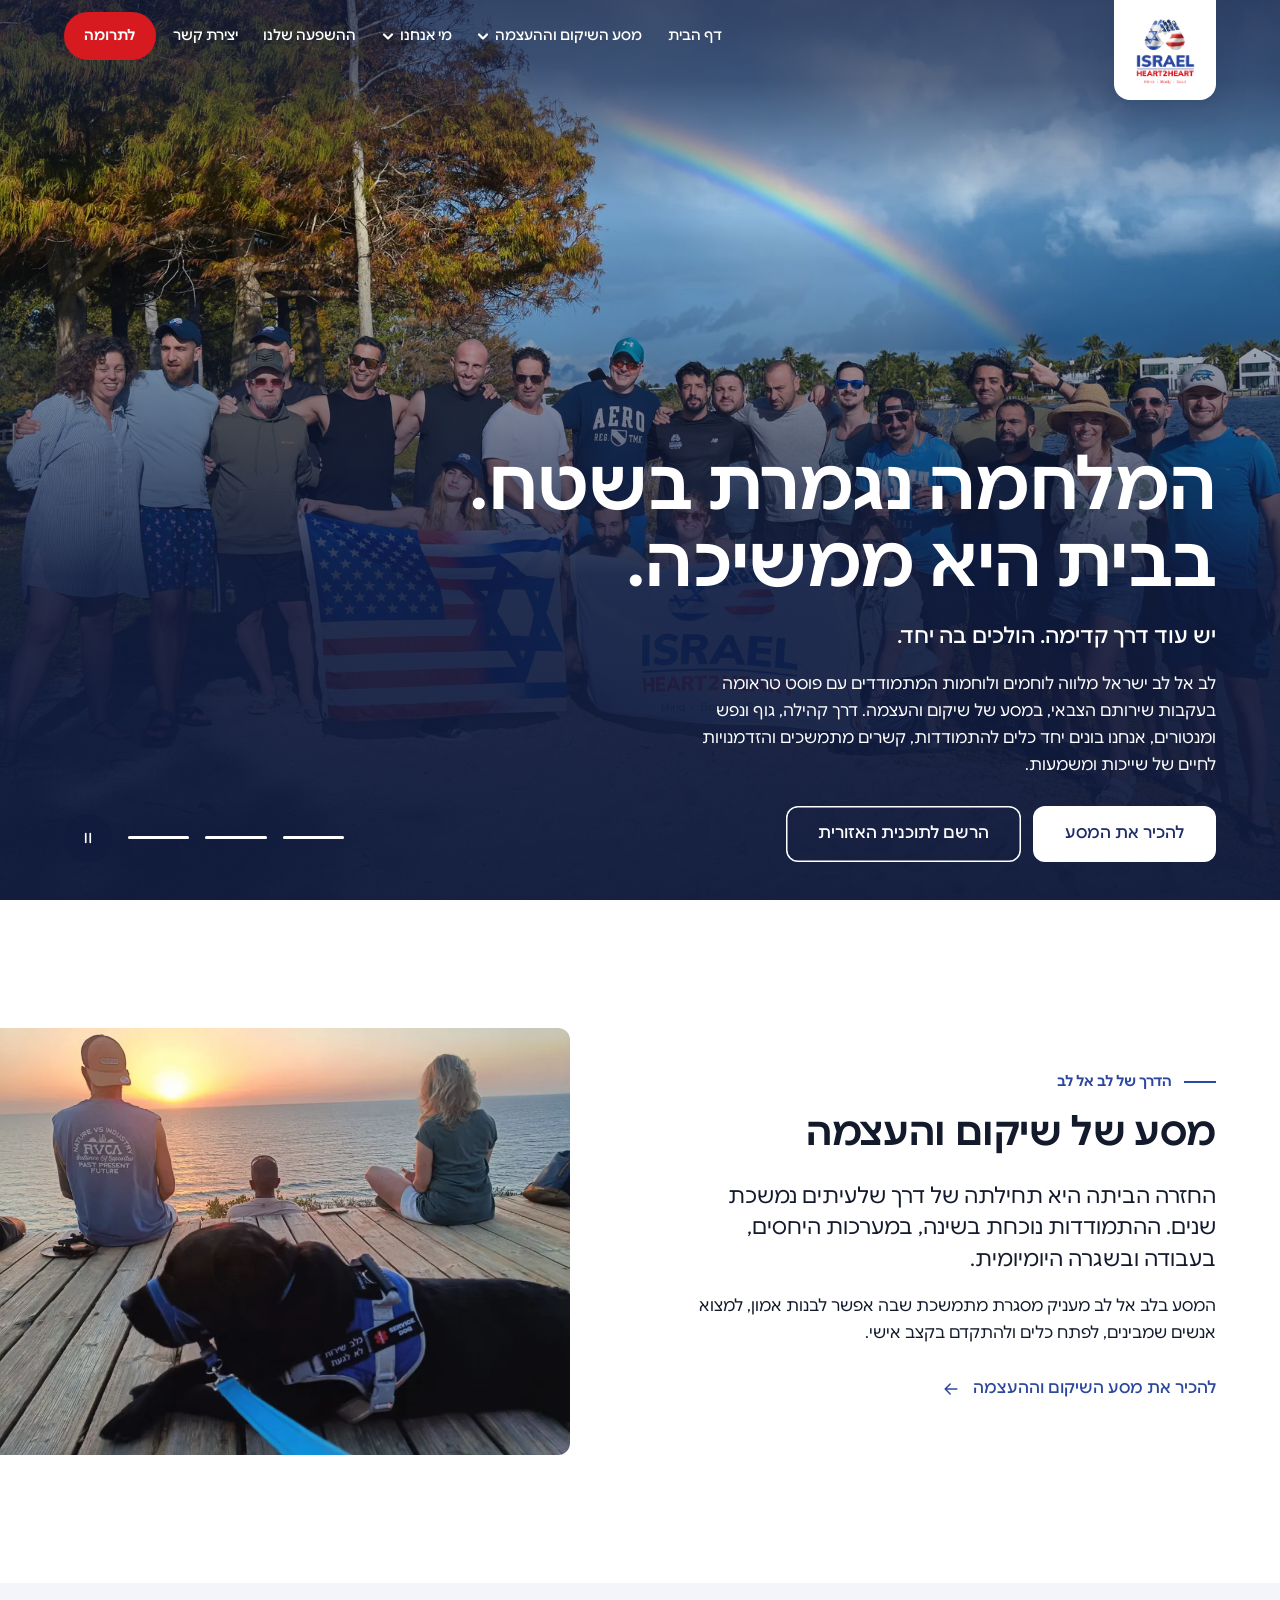
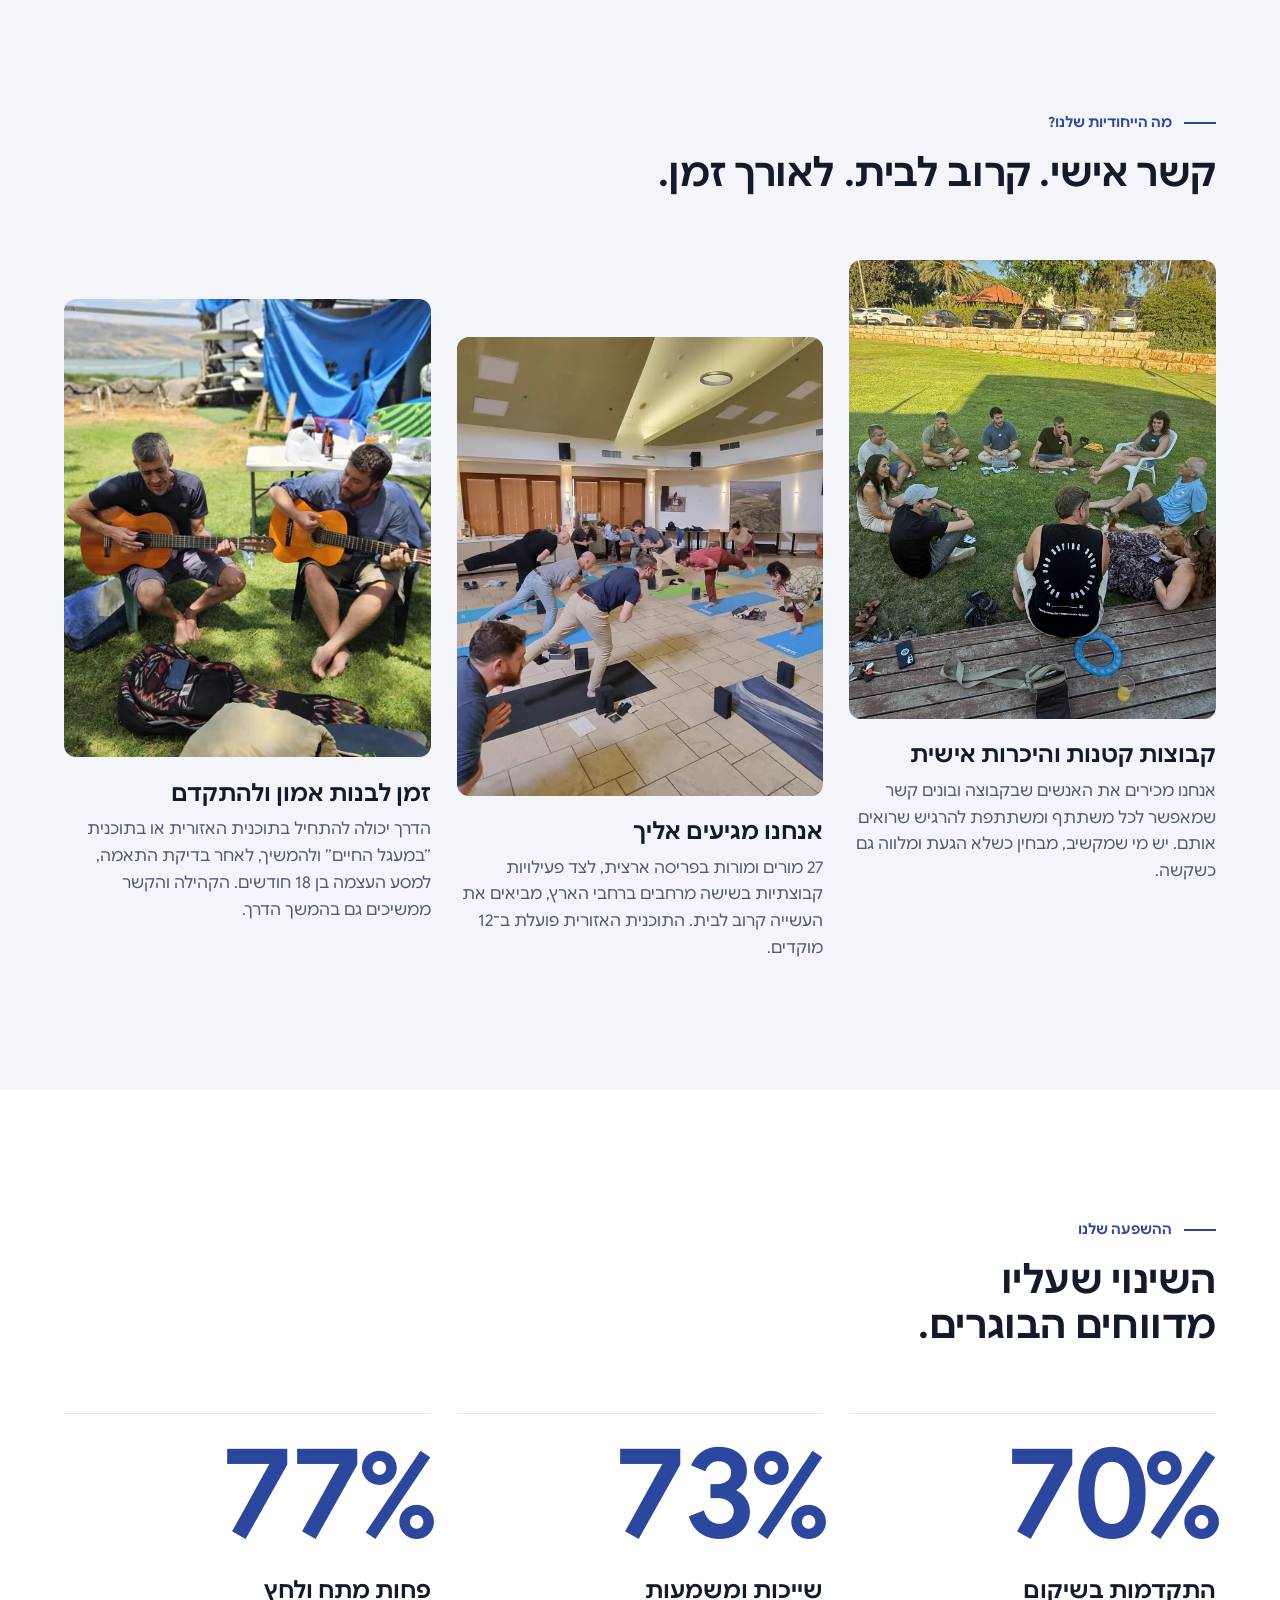
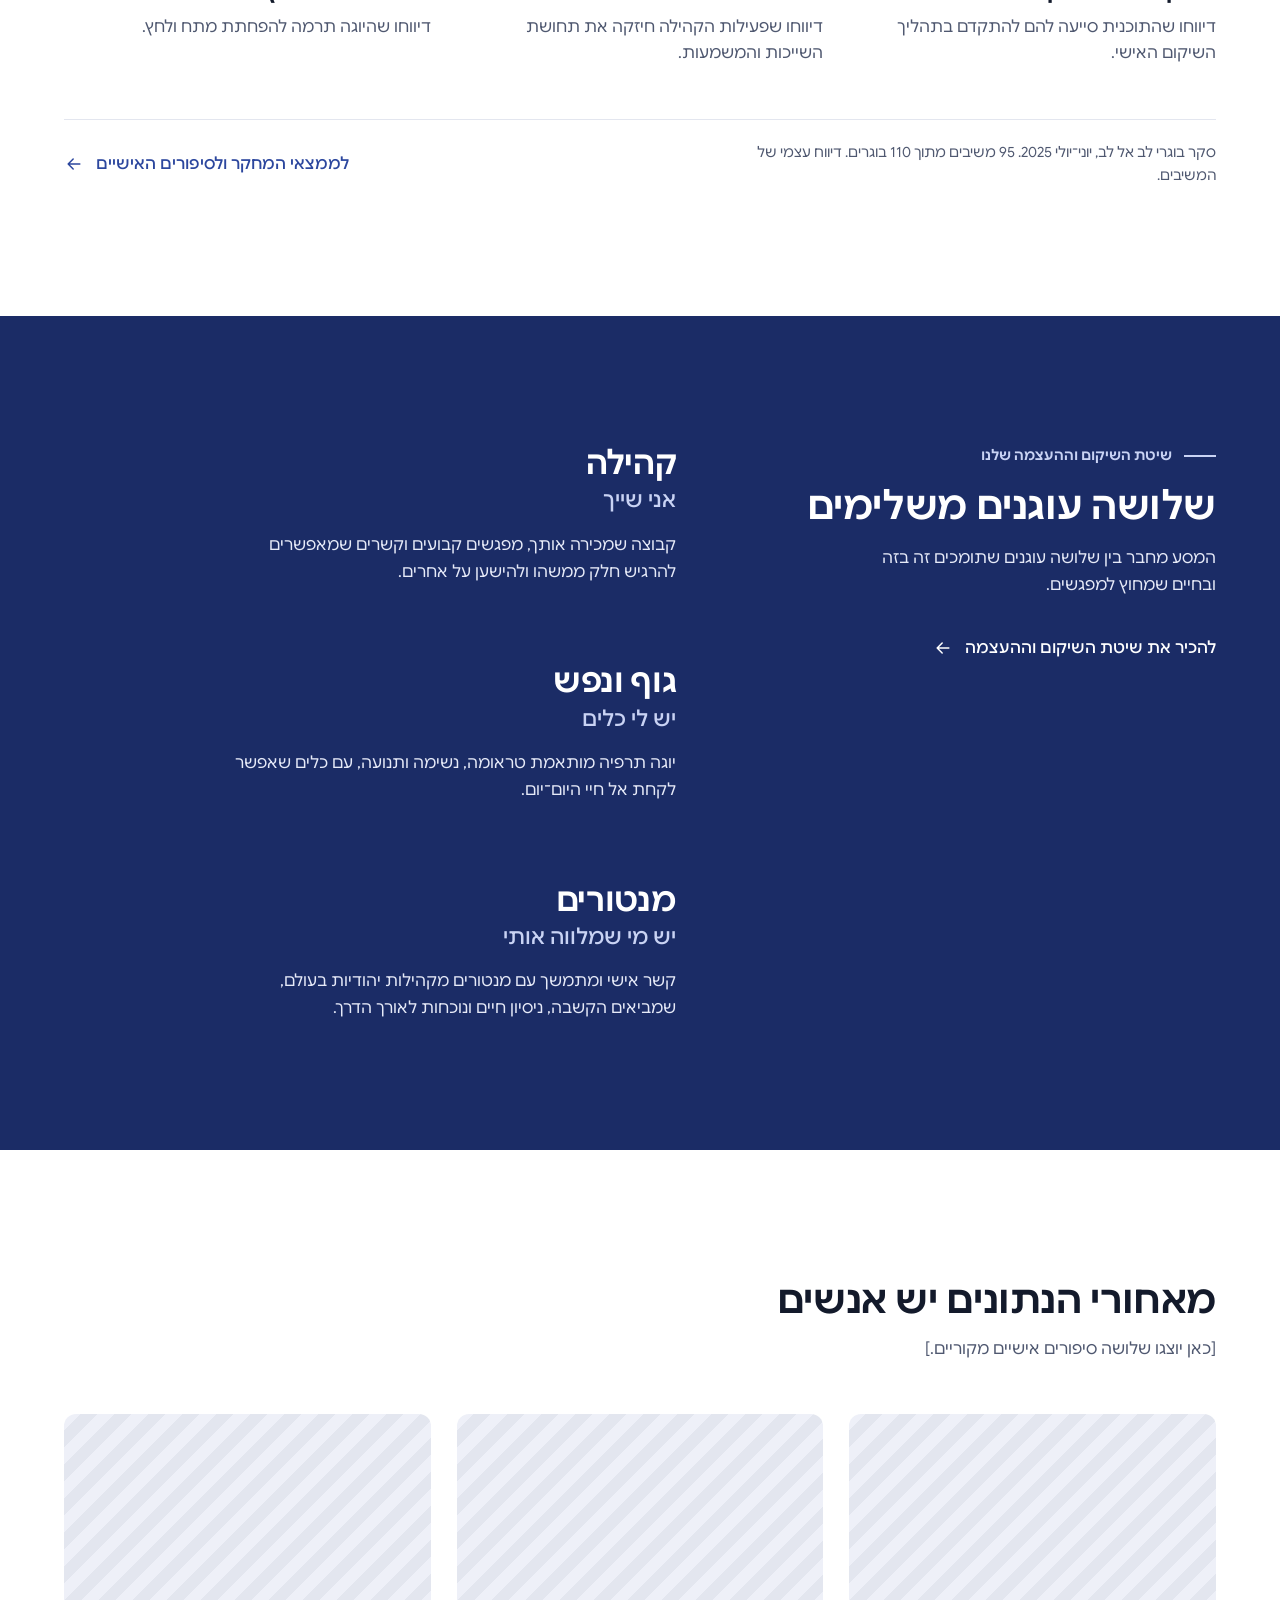
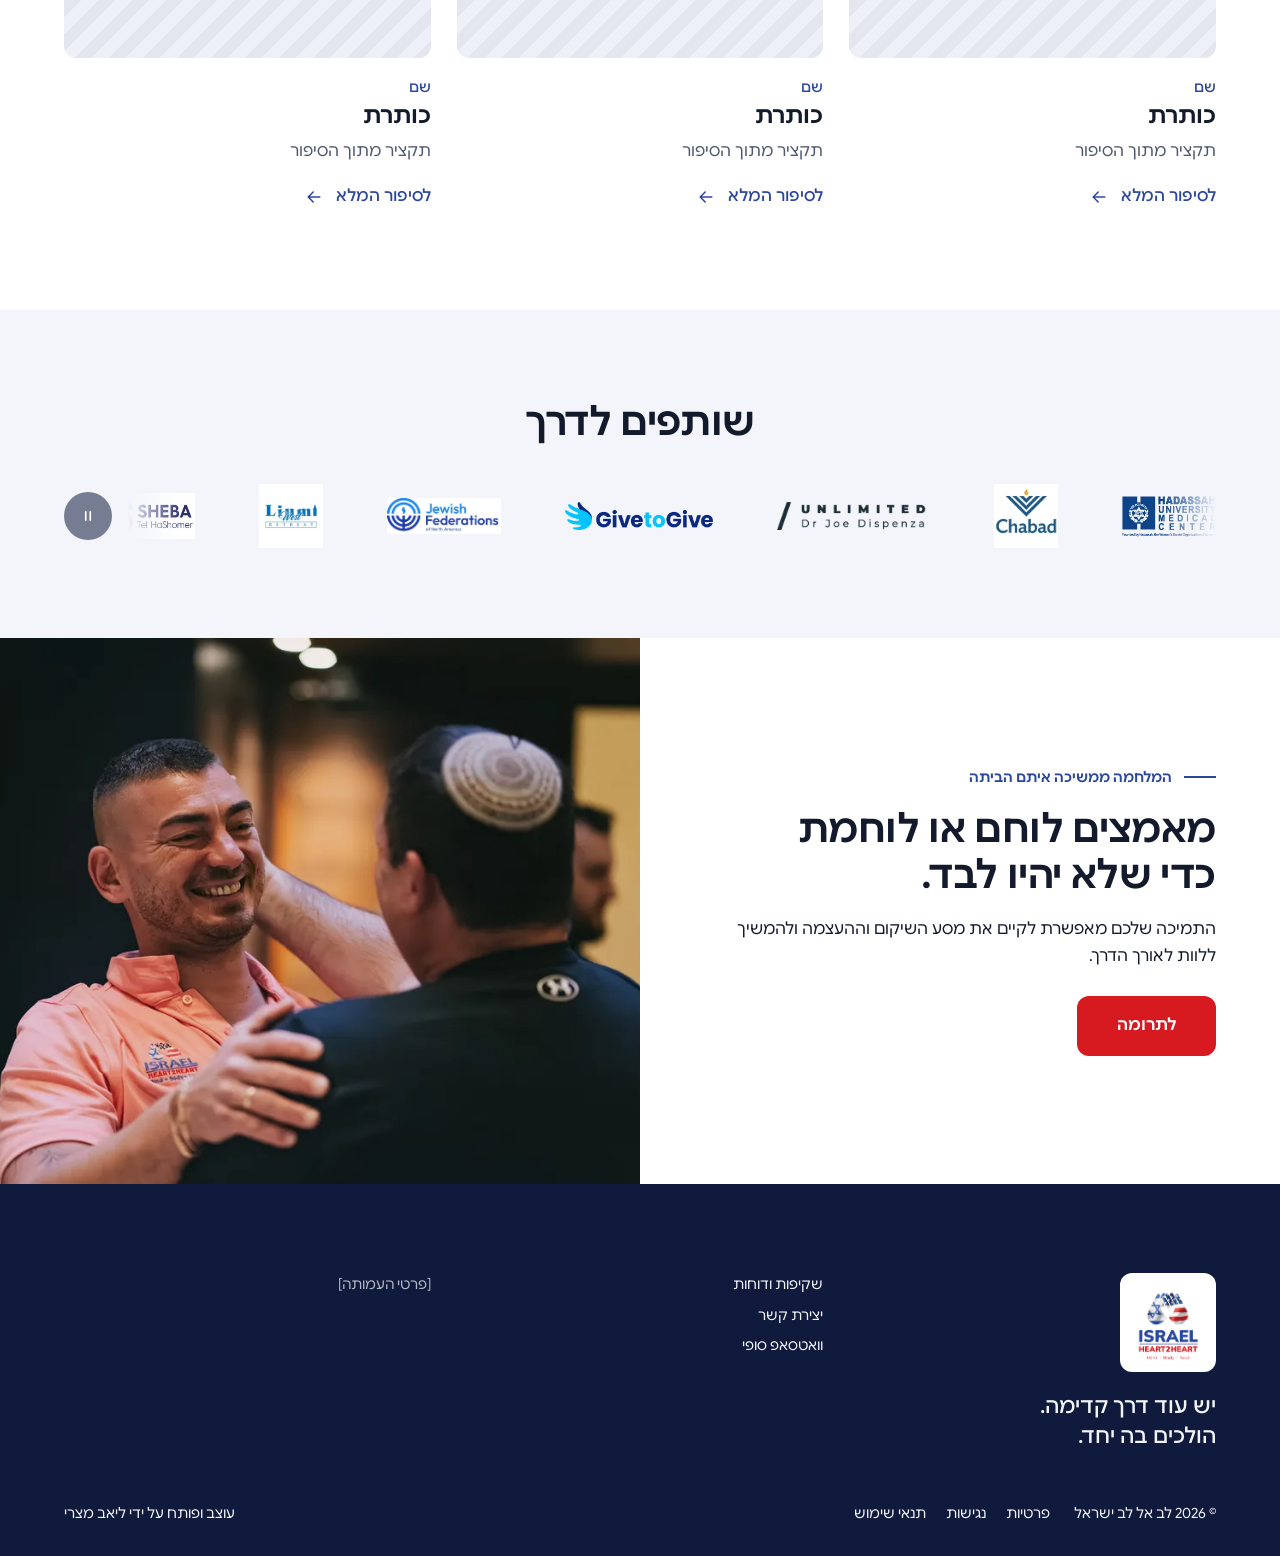
==== classic/index.html @ cef64845 "sketch update 2026-11-03_1509 Co-Authored-By: Claude Opus 5.5 <noreply@anthropic.com>" ====
<!DOCTYPE html>
<html lang="he" dir="rtl">
<head>
<meta charset="utf-8"><meta name="viewport" content="width=device-width, initial-scale=1">
<meta name="robots" content="noindex, nofollow">
<title>לב אל לב ישראל</title>
<link rel="preload" as="font" href="../assets/fonts/GoogleSans-Bold.woff2" type="font/woff2" crossorigin>
<link rel="icon" href="../assets/logo/logo.webp">
<link rel="stylesheet" href="../assets/shared.css?v=202611031509">
<style>
/* סקיצה 1, קלאסית.
   מהות: הארגון שאפשר לסמוך עליו, עם לוחמים ולוחמות אמיתיים בפריים.
   עור: מינימליזם עריכתי (MV:s05) בצבעי המותג; הירו MV:h15; הדר MV:hd1. צבע אחד עובד, כחול; אדום רק לתרומה. */

/* הדר קלאסי: שקוף על ההירו, אטום בגלילה. הלוגו על לוח לבן תלוי מלמעלה, כי הלוגו בכחול ואדום ולא נקרא על כהה */
:root{--tint:#F3F5FB}
.hd{color:var(--white)}
.hd-in{padding-inline:var(--gutter);height:var(--header-h);align-items:flex-start}
.hd-logo{height:calc(var(--header-h) + 28px);padding:12px 16px 16px;background:var(--white);border-radius:0 0 16px 16px;box-shadow:0 12px 32px rgba(15,26,61,.18)}
.hd-nav{height:100%}
.hd-burger{margin-block:12px}
.hd.is-scrolled{background:var(--white);color:var(--ink);box-shadow:0 2px 12px rgba(15,26,61,.08)}
.hd.is-scrolled .hd-logo{box-shadow:none}
.hd.is-hidden{transform:translateY(calc(-100% - 48px))}

/* הירו: מצגת מסך מלא */
.hero{position:relative;min-height:100svh;display:flex;flex-direction:column;justify-content:flex-end;padding:calc(var(--header-h) + 48px) var(--gutter) clamp(32px, 3vw, 64px);background:var(--night);color:var(--white);overflow:hidden;isolation:isolate}
.sl{position:absolute;inset:0;z-index:-3;opacity:0;transition:opacity 0s 1.6s}
.sl.on{z-index:-2;opacity:1;transition:opacity 1.6s var(--ease)}
.sl img{width:100%;height:100%;object-fit:cover;object-position:50% 0}
.sl.on img{animation:kb 9s linear forwards}
@keyframes kb{from{transform:scale(1.06)}to{transform:scale(1)}}
.scrim{position:absolute;inset:0;z-index:-1;background:
  linear-gradient(to top,color-mix(in srgb,var(--night) 96%,transparent) 0%,color-mix(in srgb,var(--night) 90%,transparent) 36%,color-mix(in srgb,var(--night) 46%,transparent) 58%,transparent 78%),
  linear-gradient(to bottom,color-mix(in srgb,var(--night) 74%,transparent) 0%,color-mix(in srgb,var(--night) 62%,transparent) 9%,transparent 24%)}
.foot{display:flex;justify-content:space-between;align-items:flex-end;gap:var(--gap-m)}
.txt{display:flex;flex-direction:column;align-items:flex-start;gap:clamp(16px, 1.5vw, 32px);max-width:min(62vw, 1240px)}
.line2{font-size:var(--fs-lead);line-height:1.4;font-weight:500}
.lead{max-width:var(--measure);line-height:1.68}
.cta{display:flex;flex-wrap:wrap;gap:12px;margin-top:8px}
.btn{display:inline-flex;align-items:center;justify-content:center;min-height:56px;padding-inline:32px;border-radius:12px;font-weight:500;text-decoration:none;white-space:nowrap;transition:background-color .2s var(--ease),color .2s var(--ease)}
.btn.solid{background:var(--white);color:var(--blue-deep)}
.btn.ghost{box-shadow:inset 0 0 0 1.5px var(--white);color:var(--white)}
@media (hover:hover) and (pointer:fine){.btn.solid:hover{background:#E4E9F7}.btn.ghost:hover{background:var(--white);color:var(--blue-deep)}}
.nav{display:flex;align-items:center;gap:16px;width:min(280px, 24vw);flex:none}
.tab{flex:1;height:48px;padding:0;border:0;background:none;display:flex;align-items:center;cursor:pointer;color:inherit}
.bar{position:relative;display:block;width:100%;height:3px;border-radius:3px;background:color-mix(in srgb,var(--white) 32%,transparent);overflow:hidden}
.bar i{position:absolute;inset:0;background:var(--white);transform:scaleX(0);transform-origin:right}
.tab.done .bar i{transform:scaleX(1)}
.tab[aria-current="true"] .bar i{animation:fill 8s linear forwards}
.hero.still .tab[aria-current="true"] .bar i{animation:none;transform:scaleX(1)}
@keyframes fill{to{transform:scaleX(1)}}
.hero.paused .bar i,.hero.paused .sl img{animation-play-state:paused}

/* הסקשן הכבד: ההשפעה. המספר הוא הגיבור, כי הקורא הראשון בא לבדוק אם זה עובד */
.impact{padding-block:var(--sec-loose);padding-inline:var(--gutter)}
.eyebrow{font-size:var(--fs-meta);font-weight:700;color:var(--blue);display:flex;align-items:center;gap:12px}
.eyebrow::before{content:"";width:32px;height:2px;background:var(--blue)}
.impact h2{margin-top:16px;max-width:18ch}
.nums{display:grid;grid-template-columns:repeat(3,1fr);gap:var(--gap-m);margin-top:clamp(48px, 5vw, 112px)}
.num{padding-top:clamp(20px, 1.6vw, 32px);border-top:1px solid var(--line)}
.num b{display:block;font-size:clamp(72px, 9vw + 0.5rem, 216px);line-height:1;font-weight:700;letter-spacing:-.03em;color:var(--blue);direction:ltr;text-align:end;font-variant-numeric:tabular-nums}
.num h3{margin-top:clamp(16px, 1.4vw, 32px)}
.num p{margin-top:8px;max-width:34ch;color:var(--muted)}
.src{display:flex;flex-wrap:wrap;justify-content:space-between;align-items:center;gap:16px var(--gap-m);margin-top:clamp(48px, 4vw, 96px);padding-top:clamp(20px, 1.6vw, 32px);border-top:1px solid var(--line)}
.src small{font-size:var(--fs-meta);color:var(--muted);max-width:var(--measure)}
.src .textlink{color:var(--blue)}

/* הדרך: טקסט מיושר להתחלה, והתמונה יוצאת מהקצה של המסך */
.way{display:grid;grid-template-columns:1fr 1fr;gap:clamp(40px, 6vw, 160px);align-items:center;padding-block:var(--sec-loose);padding-inline-start:var(--gutter)}
.way h2{margin-top:16px}
.way-body{display:grid;gap:clamp(16px, 1.4vw, 32px);justify-items:start;margin-top:clamp(24px, 2vw, 48px)}
.way-body p{max-width:var(--measure)}
.way-body .big{font-size:var(--fs-lead);line-height:1.5}
.way-body .textlink{color:var(--blue)}
.way-img img{width:100%;aspect-ratio:4/3;object-fit:cover;border-start-start-radius:12px;border-end-start-radius:12px}

/* הייחודיות: שלוש תמונות בגובה מדורג */
.uniq{padding-block:var(--sec-loose);padding-inline:var(--gutter);background:var(--tint)}
.uniq h2{margin-top:16px;max-width:22ch}
.us{display:grid;grid-template-columns:repeat(3,1fr);gap:var(--gap-m);margin-top:clamp(48px, 5vw, 112px)}
.u:nth-child(2){margin-top:clamp(32px, 6vw, 128px)}
.u:nth-child(3){margin-top:clamp(16px, 3vw, 64px)}
.u img{width:100%;aspect-ratio:4/5;object-fit:cover;border-radius:12px}
.u h3{margin-top:clamp(20px, 1.6vw, 32px)}
.u p{margin-top:8px;max-width:40ch;color:var(--muted)}

/* השיטה: פס כחול אחד בעמוד, הכותרת נשארת במקום והעוגנים עוברים לידה */
.method{display:grid;grid-template-columns:5fr 7fr;gap:clamp(48px, 8vw, 192px);padding-block:var(--sec-loose);padding-inline:var(--gutter);background:var(--blue-deep);color:var(--white)}
.method-head{position:sticky;top:calc(var(--header-h) + 32px);align-self:start}
.method .eyebrow{color:#C9D3F4}
.method .eyebrow::before{background:#C9D3F4}
.method h2{margin-top:16px}
.method-head>p:not(.eyebrow){margin-top:16px;max-width:38ch;color:#E6EAF8}
.method-head .textlink{margin-top:clamp(16px, 2vw, 40px)}
.anchors{display:grid;gap:clamp(48px, 6vw, 128px)}
.anchor h3{font-size:clamp(26px, 2vw + 0.4rem, 52px);line-height:1.2;letter-spacing:-.01em}
.anchor h3 span{display:block;margin-top:4px;font-size:var(--fs-lead);line-height:1.4;font-weight:500;letter-spacing:0;color:#C9D3F4}
.anchor p{margin-top:16px;max-width:46ch;color:#E6EAF8}

/* סיפורים: מקום שמור, עד שיגיעו סיפורים ואישורי פרסום */
.stories{padding-block:var(--sec-loose) var(--sec);padding-inline:var(--gutter)}
.stories-note{margin-top:12px;color:var(--muted)}
.ss{display:grid;grid-template-columns:repeat(3,1fr);gap:var(--gap-m);margin-top:clamp(40px, 4vw, 96px)}
.s .ph-img{aspect-ratio:3/2;border-radius:12px}
.s small{display:block;margin-top:clamp(16px, 1.4vw, 28px);font-size:var(--fs-meta);font-weight:500;color:var(--blue)}
.s p{margin-top:8px;color:var(--muted)}
.s .textlink{margin-top:8px;color:var(--blue)}

/* שותפים: ציר ממורכז, בלי טקסט נוסף */
.partners{padding-block:var(--sec);padding-inline:var(--gutter);background:var(--tint);text-align:center}
.partners .mq-row{margin-top:clamp(32px, 3vw, 64px)}

/* קריאה לאימוץ: על לבן, כדי שהכפתור האדום יהיה הדבר החזק במסך */
.adopt{display:grid;grid-template-columns:1fr 1fr;align-items:stretch}
.adopt-txt{display:flex;flex-direction:column;align-items:flex-start;justify-content:center;gap:clamp(16px, 1.4vw, 32px);padding-block:var(--sec-loose);padding-inline:var(--gutter)}
.adopt-txt>p:not(.eyebrow){max-width:var(--measure)}
.adopt-img{min-height:clamp(320px, 42vw, 860px);position:relative}
.adopt-img img{position:absolute;inset:0;width:100%;height:100%;object-fit:cover}
.btn-donate.big{min-height:60px;padding-inline:40px;font-size:var(--fs-body);border-radius:12px;margin-top:8px}

/* פוטר MV:ft3 */
.ft3{display:grid;gap:clamp(48px, 4vw, 96px);padding:var(--sec) var(--gutter) 32px;background:var(--night);color:#F3F5FB}
.ft3-top{display:grid;grid-template-columns:1.3fr 3fr;gap:clamp(40px, 5vw, 112px)}
.ft3-brand{display:grid;gap:clamp(16px, 1.6vw, 32px);align-content:start;justify-items:start}
.ft3-logo{display:block;width:clamp(96px, 7vw, 136px);padding:12px;background:var(--white);border-radius:12px}
.ft3-brand .ft-line{font-size:var(--fs-lead);line-height:1.4;font-weight:500;letter-spacing:0}
.ft3-cols{display:grid;grid-template-columns:1fr 1fr;gap:var(--gap-m)}
@media (hover:hover) and (pointer:fine){.ft3 a:hover{color:#C9D3F4}}

@media (max-width:1023px){.nums{grid-template-columns:1fr;gap:0}.num{display:grid;grid-template-columns:auto 1fr;column-gap:24px;padding-block:24px;align-items:start}.num b{grid-row:span 2;font-size:clamp(64px, 18vw, 120px);min-width:2.1em}.num h3{margin-top:4px}}
@media (max-width:860px){
  /* בטלפון הטקסט תופס את רוב המסך: התמונה למעלה והטקסט על רקע מלא מתחתיה, כדי שלא יישב על פנים */
  :root{--fs-h1:clamp(32px, 9.6vw, 38px)}
  .hero{display:grid;grid-template-rows:minmax(140px,1fr) auto;padding:0}
  .sl,.scrim{grid-row:1/2;grid-column:1/-1}
  .sl{overflow:hidden}
  .scrim{background:
    linear-gradient(to top,var(--night) 0%,transparent 28%),
    linear-gradient(to bottom,color-mix(in srgb,var(--night) 50%,transparent) 0%,transparent 32%)}
  .foot{grid-row:2;flex-direction:column;align-items:stretch;gap:8px;padding:12px 24px 16px}
  .txt{max-width:none;gap:12px}
  .cta{margin-top:4px;gap:8px}
  .btn{min-height:48px;padding-inline:20px;flex:1}
  .nav{width:100%}
  .hd-logo{height:88px;padding:8px 12px 12px}
  .way{grid-template-columns:1fr;padding-inline-end:var(--gutter)}
  .way-img{margin-inline-end:calc(var(--gutter) * -1)}
  .us,.ss{grid-template-columns:1fr;gap:clamp(32px, 8vw, 48px)}
  .u:nth-child(n){margin-top:0}
  .u img{aspect-ratio:3/2}
  .method{grid-template-columns:1fr}
  .method-head{position:static}
  .adopt{grid-template-columns:1fr}
  .adopt-img{order:-1;min-height:0;aspect-ratio:3/2}
  .adopt-txt{padding-block:var(--sec)}
  .btn-donate.big{align-self:stretch}
  .ft3-top{grid-template-columns:1fr}
  .ft3-cols{grid-template-columns:1fr 1fr}
}
@media (prefers-reduced-motion:reduce){.sl.on img{animation:none}.sl,.sl.on{transition:none}}
</style>
</head>
<body>
<a class="skip" href="#main">דלג לתוכן</a>

<header class="hd">
  <div class="hd-in">
    <a class="hd-logo" href="./" aria-label="לב אל לב ישראל, לדף הבית"><img src="../assets/logo/logo.webp" alt="Israel Heart2Heart" width="620" height="640"></a>
    <button aria-controls="hdNav" class="hd-burger" type="button" aria-expanded="false" aria-label="פתיחת התפריט"><svg viewBox="0 0 24 24" aria-hidden="true"><path d="M4 7h16M4 12h16M4 17h16"/></svg></button>
    <nav id="hdNav" class="hd-nav" aria-label="ראשי">
      <div class="hd-item"><a class="hd-link" href="./" aria-current="page">דף הבית</a></div>
      <div class="hd-item"><a class="hd-link" href="#">מסע השיקום וההעצמה <svg viewBox="0 0 12 12" aria-hidden="true"><path d="M2 4.5 6 8.5 10 4.5"/></svg></a>
        <div class="hd-sub"><a href="#">התוכנית האזורית</a><a href="#"><span>הדסה</span> <small>במעגל החיים</small></a><a href="#">התוכנית הכללית</a><a href="#">אחיות שבלב</a><a href="#">קהילת הבוגרים</a></div></div>
      <div class="hd-item"><a class="hd-link" href="#">מי אנחנו <svg viewBox="0 0 12 12" aria-hidden="true"><path d="M2 4.5 6 8.5 10 4.5"/></svg></a>
        <div class="hd-sub"><a href="#">האנשים שמאחורי לב אל לב</a><a href="#">השגרירים שלנו</a><a href="#">שקיפות ודוחות</a></div></div>
      <div class="hd-item"><a class="hd-link" href="#">ההשפעה שלנו</a></div>
      <div class="hd-item"><a class="hd-link" href="#">יצירת קשר</a></div>
      <a class="btn-donate" href="#" data-missing="חסר מהעמותה: קישור למערכת התרומות">לתרומה</a>
    </nav>
  </div>
</header>

<main id="main" tabindex="-1">
  <section class="hero" id="hero" aria-roledescription="מצגת">
    <div class="sl on"><img src="../assets/img/group-sunset.webp" alt="קבוצה גדולה של משתתפי לב אל לב על משטח עץ בשקיעה" fetchpriority="high" decoding="async"></div>
    <div class="sl" aria-hidden="true"><img src="../assets/img/group-sofas.webp" alt="משתתפים יושבים יחד בחוץ על ספות" decoding="async"></div>
    <div class="sl" aria-hidden="true"><img src="../assets/img/group-flag.webp" alt="קבוצה עם דגל לב אל לב וקשת בשמיים" decoding="async"></div>
    <span class="scrim"></span>
    <div class="foot">
      <div class="txt">
        <h1 class="rv"><span class="ln">המלחמה נגמרת בשטח.</span> <span class="ln">בבית היא ממשיכה.</span></h1>
        <p class="line2 rv">יש עוד דרך קדימה. הולכים בה יחד.</p>
        <p class="lead rv">לב אל לב ישראל מלווה לוחמים ולוחמות המתמודדים עם פוסט טראומה בעקבות שירותם הצבאי, במסע של שיקום והעצמה. דרך קהילה, גוף ונפש ומנטורים, אנחנו בונים יחד כלים להתמודדות, קשרים מתמשכים והזדמנויות לחיים של שייכות ומשמעות.</p>
        <div class="cta rv"><a class="btn solid" href="#">להכיר את המסע</a><a class="btn ghost" href="#" data-missing="חסר מהעמותה: קישור לטופס במאנדיי">הרשם לתוכנית האזורית</a></div>
      </div>
      <div class="nav rv">
        <button class="tab" type="button" aria-label="תמונה 1" aria-current="true"><span class="bar"><i></i></span></button>
        <button class="tab" type="button" aria-label="תמונה 2" aria-current="false"><span class="bar"><i></i></span></button>
        <button class="tab" type="button" aria-label="תמונה 3" aria-current="false"><span class="bar"><i></i></span></button>
        <button class="hpp" type="button" aria-pressed="false" aria-label="עצירת המצגת"><svg class="i-pause" viewBox="0 0 24 24" aria-hidden="true"><path d="M9 6v12M15 6v12"/></svg><svg class="i-play" viewBox="0 0 24 24" aria-hidden="true"><path d="M8 5.5v13l10.5-6.5z"/></svg></button>
      </div>
    </div>
  </section>

  <section class="way" id="way">
    <div data-sr>
      <p class="eyebrow">הדרך של לב אל לב</p>
      <h2>מסע של שיקום והעצמה</h2>
      <div class="way-body">
        <p class="big">החזרה הביתה היא תחילתה של דרך שלעיתים נמשכת שנים. ההתמודדות נוכחת בשינה, במערכות היחסים, בעבודה ובשגרה היומיומית.</p>
        <p>המסע בלב אל לב מעניק מסגרת מתמשכת שבה אפשר לבנות אמון, למצוא אנשים שמבינים, לפתח כלים ולהתקדם בקצב אישי.</p>
        <a class="textlink" href="#">להכיר את מסע השיקום וההעצמה <svg viewBox="0 0 24 24" aria-hidden="true"><path d="M19 12H5M11 6l-6 6 6 6"/></svg></a>
      </div>
    </div>
    <figure class="way-img" style="margin:0" data-sr><img src="../assets/img/sea-dog.webp" alt="משתתפים וכלב שירות יושבים על משטח עץ מול השקיעה בים" width="986" height="740" loading="lazy"></figure>
  </section>

  <section class="uniq" id="uniq">
    <div data-sr>
      <p class="eyebrow">מה הייחודיות שלנו?</p>
      <h2>קשר אישי. קרוב לבית. לאורך זמן.</h2>
    </div>
    <div class="us">
      <article class="u" data-sr><img src="../assets/img/circle.webp" alt="קבוצה קטנה יושבת במעגל על הדשא" width="1200" height="1600" loading="lazy"><h3>קבוצות קטנות והיכרות אישית</h3><p>אנחנו מכירים את האנשים שבקבוצה ובונים קשר שמאפשר לכל משתתף ומשתתפת להרגיש שרואים אותם. יש מי שמקשיב, מבחין כשלא הגעת ומלווה גם כשקשה.</p></article>
      <article class="u" data-sr><img src="../assets/img/yoga-hall.webp" alt="שיעור יוגה באולם" width="1600" height="900" loading="lazy"><h3>אנחנו מגיעים אליך</h3><p>27 מורים ומורות בפריסה ארצית, לצד פעילויות קבוצתיות בשישה מרחבים ברחבי הארץ, מביאים את העשייה קרוב לבית. התוכנית האזורית פועלת ב־12 מוקדים.</p></article>
      <article class="u" data-sr><img src="../assets/img/guitars.webp" alt="משתתפים מנגנים יחד בגיטרות על הדשא" width="800" height="600" loading="lazy"><h3>זמן לבנות אמון ולהתקדם</h3><p>הדרך יכולה להתחיל בתוכנית האזורית או בתוכנית ״במעגל החיים״ ולהמשיך, לאחר בדיקת התאמה, למסע העצמה בן 18 חודשים. הקהילה והקשר ממשיכים גם בהמשך הדרך.</p></article>
    </div>
  </section>

  <section class="impact" id="impact">
    <p class="eyebrow">ההשפעה שלנו</p>
    <h2>השינוי שעליו מדווחים הבוגרים.</h2>
    <div class="nums">
      <div class="num"><b data-to="70">70%</b><h3>התקדמות בשיקום</h3><p>דיווחו שהתוכנית סייעה להם להתקדם בתהליך השיקום האישי.</p></div>
      <div class="num"><b data-to="73">73%</b><h3>שייכות ומשמעות</h3><p>דיווחו שפעילות הקהילה חיזקה את תחושת השייכות והמשמעות.</p></div>
      <div class="num"><b data-to="77">77%</b><h3>פחות מתח ולחץ</h3><p>דיווחו שהיוגה תרמה להפחתת מתח ולחץ.</p></div>
    </div>
    <div class="src">
      <small>סקר בוגרי לב אל לב, יוני־יולי 2025. 95 משיבים מתוך 110 בוגרים. דיווח עצמי של המשיבים.</small>
      <a class="textlink" href="#">לממצאי המחקר ולסיפורים האישיים <svg viewBox="0 0 24 24" aria-hidden="true"><path d="M19 12H5M11 6l-6 6 6 6"/></svg></a>
    </div>
  </section>

  <section class="method" id="method">
    <div class="method-head">
      <p class="eyebrow">שיטת השיקום וההעצמה שלנו</p>
      <h2>שלושה עוגנים משלימים</h2>
      <p>המסע מחבר בין שלושה עוגנים שתומכים זה בזה ובחיים שמחוץ למפגשים.</p>
      <a class="textlink" href="#">להכיר את שיטת השיקום וההעצמה <svg viewBox="0 0 24 24" aria-hidden="true"><path d="M19 12H5M11 6l-6 6 6 6"/></svg></a>
    </div>
    <div class="anchors">
      <article class="anchor" data-sr><h3>קהילה <span>אני שייך</span></h3><p>קבוצה שמכירה אותך, מפגשים קבועים וקשרים שמאפשרים להרגיש חלק ממשהו ולהישען על אחרים.</p></article>
      <article class="anchor" data-sr><h3>גוף ונפש <span>יש לי כלים</span></h3><p>יוגה תרפיה מותאמת טראומה, נשימה ותנועה, עם כלים שאפשר לקחת אל חיי היום־יום.</p></article>
      <article class="anchor" data-sr><h3>מנטורים <span>יש מי שמלווה אותי</span></h3><p>קשר אישי ומתמשך עם מנטורים מקהילות יהודיות בעולם, שמביאים הקשבה, ניסיון חיים ונוכחות לאורך הדרך.</p></article>
    </div>
  </section>

  <section class="stories" id="stories">
    <div data-sr>
      <h2>מאחורי הנתונים יש אנשים</h2>
      <p class="stories-note">[כאן יוצגו שלושה סיפורים אישיים מקוריים.]</p>
    </div>
    <div class="ss">
      <article class="s" data-sr><div class="ph-img" role="img" aria-label="תמונה"></div><small>שם</small><h3>כותרת</h3><p>תקציר מתוך הסיפור</p><a class="textlink" href="#" data-missing="חסר מהעמותה: סיפור עם תמונה ואישור פרסום בכתב">לסיפור המלא <svg viewBox="0 0 24 24" aria-hidden="true"><path d="M19 12H5M11 6l-6 6 6 6"/></svg></a></article>
      <article class="s" data-sr><div class="ph-img" role="img" aria-label="תמונה"></div><small>שם</small><h3>כותרת</h3><p>תקציר מתוך הסיפור</p><a class="textlink" href="#" data-missing="חסר מהעמותה: סיפור עם תמונה ואישור פרסום בכתב">לסיפור המלא <svg viewBox="0 0 24 24" aria-hidden="true"><path d="M19 12H5M11 6l-6 6 6 6"/></svg></a></article>
      <article class="s" data-sr><div class="ph-img" role="img" aria-label="תמונה"></div><small>שם</small><h3>כותרת</h3><p>תקציר מתוך הסיפור</p><a class="textlink" href="#" data-missing="חסר מהעמותה: סיפור עם תמונה ואישור פרסום בכתב">לסיפור המלא <svg viewBox="0 0 24 24" aria-hidden="true"><path d="M19 12H5M11 6l-6 6 6 6"/></svg></a></article>
    </div>
  </section>

  <section class="partners" id="partners">
    <h2>שותפים לדרך</h2>
    <div class="mq-row">
      <div class="mq"><div class="mq-track">
        <img src="../assets/partners/hadassah.webp" alt="Hadassah" width="183" height="85" style="--h:.68" loading="lazy"><img src="../assets/partners/chabad.webp" alt="Chabad" width="160" height="160" loading="lazy"><img src="../assets/partners/dispenza.webp" alt="Dr. Joe Dispenza" width="480" height="86" style="--h:.43" loading="lazy"><img src="../assets/partners/give2give.webp" alt="Give to Give" width="480" height="89" style="--h:.43" loading="lazy"><img src="../assets/partners/federations.webp" alt="Jewish Federations of North America" width="480" height="154" style="--h:.57" loading="lazy"><img src="../assets/partners/liumi.webp" alt="Liumi West Retreat" width="160" height="160" loading="lazy"><img src="../assets/partners/sheba.webp" alt="Sheba" width="313" height="160" style="--h:.71" loading="lazy"><img src="../assets/partners/reichman.webp" alt="אוניברסיטת רייכמן" width="263" height="160" style="--h:.78" loading="lazy"><img src="../assets/partners/lovingmoms.webp" alt="Loving Moms" width="251" height="160" style="--h:.8" loading="lazy"><img src="../assets/partners/susterman.webp" alt="Susterman Family Foundation" width="160" height="160" loading="lazy">
      </div></div>
      <button class="hpp" type="button" aria-pressed="false" aria-label="עצירת הלוגואים"><svg class="i-pause" viewBox="0 0 24 24" aria-hidden="true"><path d="M9 6v12M15 6v12"/></svg><svg class="i-play" viewBox="0 0 24 24" aria-hidden="true"><path d="M8 5.5v13l10.5-6.5z"/></svg></button>
    </div>
  </section>

  <section class="adopt" id="adopt">
    <div class="adopt-txt" data-sr>
      <p class="eyebrow">המלחמה ממשיכה איתם הביתה</p>
      <h2><span class="ln">מאמצים לוחם או לוחמת</span> <span class="ln">כדי שלא יהיו לבד.</span></h2>
      <p>התמיכה שלכם מאפשרת לקיים את מסע השיקום וההעצמה ולהמשיך ללוות לאורך הדרך.</p>
      <a class="btn-donate big" href="#" data-missing="חסר מהעמותה: קישור למערכת התרומות">לתרומה</a>
    </div>
    <div class="adopt-img"><img src="../assets/img/hug.webp" alt="שני גברים מתחבקים ומחייכים" width="1017" height="639" loading="lazy"></div>
  </section>
</main>

<footer class="ftw ft3" id="ft3">
  <div class="ft3-top">
    <div class="ft3-brand"><a class="ft3-logo" href="./" aria-label="לדף הבית"><img src="../assets/logo/logo.webp" alt="Israel Heart2Heart" width="620" height="640" loading="lazy"></a><p class="ft-line"><span class="ln">יש עוד דרך קדימה.</span> <span class="ln">הולכים בה יחד.</span></p></div>
    <div class="ft3-cols"><ul><li><a href="#">שקיפות ודוחות</a></li><li><a href="#">יצירת קשר</a></li><li><a href="https://wa.me/972528011224" rel="noopener" target="_blank">וואטסאפ סופי</a></li></ul><p class="ft-todo">[פרטי העמותה]</p></div>
  </div>
  <div class="ft-legal"><p>© <span data-year>2026</span> לב אל לב ישראל</p><nav aria-label="מסמכים"><a href="#">פרטיות</a><a href="#">נגישות</a><a href="#">תנאי שימוש</a></nav><p class="ft-credit"><a href="https://liavmatzri.co.il" rel="noopener" target="_blank">עוצב ופותח על ידי ליאב מצרי</a></p></div>
</footer>

<script src="../assets/shared.js?v=202611031509"></script>
<script>
(function(){
  var root=document.getElementById("hero"),sl=[].slice.call(root.querySelectorAll(".sl")),tabs=[].slice.call(root.querySelectorAll(".tab")),pp=root.querySelector(".hpp"),cur=0;
  var auto=!calm;
  if(!auto){root.classList.add("still");pp.hidden=true;}
  function go(n){
    cur=(n+sl.length)%sl.length;
    sl.forEach(function(s,k){s.classList.toggle("on",k===cur);s.setAttribute("aria-hidden",String(k!==cur));});
    tabs.forEach(function(t,k){t.setAttribute("aria-current",String(k===cur));t.classList.toggle("done",k<cur);
      var i=t.querySelector("i");i.style.animation="none";void i.offsetWidth;i.style.animation="";});
  }
  tabs.forEach(function(t,k){
    t.addEventListener("click",function(){go(k);});
    t.querySelector("i").addEventListener("animationend",function(){if(auto&&k===cur)go(cur+1);});
  });
  pauseButton(pp,root,["עצירת המצגת","הפעלת המצגת"]);

  // המספרים סופרים פעם אחת כשנכנסים למסך, והערך הסופי כתוב ב-HTML
  var nums=[].slice.call(document.querySelectorAll(".num b"));
  function count(el){
    var to=+el.dataset.to,t0=performance.now(),d=900;
    (function tick(t){var p=Math.min(1,(t-t0)/d),e=1-Math.pow(1-p,3);el.textContent=Math.round(to*e)+"%";if(p<1)requestAnimationFrame(tick);})(t0);
  }
  if(!calm&&"IntersectionObserver" in window){
    var io=new IntersectionObserver(function(es){es.forEach(function(e){if(e.isIntersecting){count(e.target);io.unobserve(e.target);}});},{threshold:.4});
    nums.forEach(function(n){io.observe(n);});
  }

})();
</script>
<script src="https://crm.liavmatzri.co.il/review.js" defer></script>
</body>
</html>
---- assets/shared.css ----
/* לב אל לב: בסיס משותף לשלוש הסקיצות. כל סקיצה מוסיפה עור משלה בקובץ שלה.
   צימוד: Google Sans בלבד (בחירת ליאב, 2.11.2026). פקטור 0.95, λ 1.05. */
@font-face{font-family:"Google Sans";src:url(fonts/GoogleSans-Regular.woff2) format("woff2");font-weight:400;font-display:swap}
@font-face{font-family:"Google Sans";src:url(fonts/GoogleSans-Medium.woff2) format("woff2");font-weight:500;font-display:swap}
@font-face{font-family:"Google Sans";src:url(fonts/GoogleSans-Bold.woff2) format("woff2");font-weight:700;font-display:swap}

:root{
  --blue:#2C479E;
  --blue-deep:#1B2C66;
  --night:#0F1A3D;
  --red:#D71920;
  --red-hover:#B8141A;
  --ink:#131A2B;
  --muted:#4F5870;
  --line:#E3E6EF;
  --white:#fff;

  --gutter:clamp(24px, 5vw, 96px);
  --sec:clamp(64px, 7vw, 160px);
  --sec-loose:clamp(96px, 10vw, 224px);
  --gap-s:clamp(14px, 1vw, 24px);
  --gap-m:clamp(20px, 2vw, 48px);
  --pad-card:clamp(24px, 2vw, 40px);
  --measure:clamp(520px, 36vw, 860px);

  --fs-h1:clamp(40px, min(4.75vw, 8.4vh) + 0.5rem, 112px);
  --fs-h2:clamp(30px, 2.47vw + 0.4rem, 68px);
  --fs-h3:clamp(20px, 1.14vw + 0.5rem, 32px);
  --fs-lead:clamp(19px, 0.95vw + 0.55rem, 28px);
  --fs-body:clamp(16px, 0.43vw + 0.65rem, 19px);
  --fs-meta:clamp(14px, 0.52vw + 0.45rem, 17px);

  --ease:cubic-bezier(.2,.6,.2,1);
  --header-h:clamp(72px, 5.4vw, 96px);
}

*{box-sizing:border-box}
html,body{overflow-x:clip}
html{-webkit-text-size-adjust:100%}
body{margin:0;font-family:"Google Sans",system-ui,sans-serif;font-size:var(--fs-body);line-height:1.68;color:var(--ink);background:var(--white);-webkit-font-smoothing:antialiased}
img,svg{display:block;max-width:100%}
img{height:auto}
h1,h2,h3,p{margin:0}
h1{font-size:var(--fs-h1);line-height:1.13;font-weight:700;letter-spacing:-.012em;text-wrap:balance}
h2{font-size:var(--fs-h2);line-height:1.2;font-weight:700;letter-spacing:-.01em;text-wrap:balance}
h3{font-size:var(--fs-h3);line-height:1.34;font-weight:700}
a{color:inherit}
.ln{display:block}
:focus-visible{outline:3px solid currentColor;outline-offset:3px;border-radius:4px}
main:focus{outline:0}

.skip{position:absolute;inset-inline-start:16px;top:-80px;z-index:100;padding:12px 24px;background:var(--white);color:var(--ink);border-radius:12px;font-weight:500}
.skip:focus{top:16px}

/* ===== הדר: מבנה משותף, והמראה נקבע בכל סקיצה ===== */
.hd{position:fixed;inset-inline:0;top:0;z-index:50;transition:transform .4s var(--ease),background-color .3s var(--ease),box-shadow .3s var(--ease),color .3s var(--ease)}
.hd.is-hidden{transform:translateY(-110%)}
.hd-in{display:flex;align-items:center;gap:clamp(16px, 2vw, 48px)}
.hd-logo{flex:none;display:block}
.hd-logo img{width:auto;height:100%}
.hd-nav{display:flex;align-items:center;gap:clamp(4px, .6vw, 16px);margin-inline-start:auto;font-size:var(--fs-meta);font-weight:500}
.hd-item{position:relative}
.hd-link{display:inline-flex;align-items:center;gap:6px;min-height:48px;padding-inline:clamp(8px, .7vw, 16px);text-decoration:none;white-space:nowrap;border-radius:12px;transition:opacity .2s var(--ease)}
.hd-link svg{width:12px;height:12px;fill:none;stroke:currentColor;stroke-width:2.2;stroke-linecap:round;stroke-linejoin:round;transition:transform .2s var(--ease)}
.hd-item:hover .hd-link svg,.hd-item:focus-within .hd-link svg{transform:rotate(180deg)}
.hd-sub{position:absolute;top:100%;inset-inline-start:0;min-width:280px;padding:12px;background:var(--white);color:var(--ink);border-radius:16px;box-shadow:0 4px 12px rgba(19,26,43,.06),0 24px 48px rgba(19,26,43,.12);opacity:0;visibility:hidden;transform:translateY(8px);transition:opacity .2s var(--ease),transform .2s var(--ease),visibility .2s}
.hd-item:hover .hd-sub,.hd-item:focus-within .hd-sub{opacity:1;visibility:visible;transform:none}
.hd-sub a{display:flex;align-items:center;min-height:48px;padding-inline:16px;border-radius:12px;text-decoration:none;font-weight:400}
.hd-sub a{gap:8px}
.hd-sub a small{font-size:inherit;color:var(--muted)}
footer li small{font-size:inherit}
@media (hover:hover) and (pointer:fine){.hd-sub a:hover{background:#EEF0F8}}
.btn-donate{display:inline-flex;align-items:center;justify-content:center;min-height:48px;padding-inline:clamp(20px, 1.6vw, 32px);background:var(--red);color:var(--white);border-radius:999px;font-size:var(--fs-meta);font-weight:700;text-decoration:none;white-space:nowrap;transition:background-color .2s var(--ease)}
@media (hover:hover) and (pointer:fine){.btn-donate:hover{background:var(--red-hover)}}
.hd-burger{display:none;width:48px;height:48px;padding:0;border:0;border-radius:12px;background:none;color:inherit;cursor:pointer;place-items:center}
.hd-burger svg{width:24px;height:24px;fill:none;stroke:currentColor;stroke-width:2;stroke-linecap:round}

@media (max-width:1100px){
  .hd-burger{display:grid;margin-inline-start:auto}
  .hd.menu-open{color:var(--ink)}
  .hd.menu-open .hd-burger path{d:path("M6 6l12 12M18 6 6 18")}
  .hd-in{gap:8px}
  .hd-nav{display:none;position:fixed;inset:0;z-index:-1;padding:calc(var(--header-h) + 24px) 24px 32px;margin:0;flex-direction:column;align-items:stretch;gap:4px;background:var(--white);color:var(--ink);font-size:18px;overflow:auto}
  .hd.menu-open .hd-nav{display:flex}
  .hd-link{min-height:52px;justify-content:space-between}
  .hd-link svg{display:none}
  .hd-sub{position:static;min-width:0;padding:0 16px 8px;box-shadow:none;opacity:1;visibility:visible;transform:none;background:none}
  .hd-sub a{font-size:16px;color:var(--muted)}
  .btn-donate{margin-top:16px}
}

/* כפתור עצירה לכל מה שזז לבד */
.hpp{width:48px;height:48px;flex:none;border:0;border-radius:999px;display:grid;place-items:center;cursor:pointer;background:color-mix(in srgb,var(--night) 55%,transparent);color:var(--white);-webkit-backdrop-filter:blur(8px);backdrop-filter:blur(8px);transition:background-color .2s var(--ease)}
.hpp svg{width:18px;height:18px;fill:none;stroke:currentColor;stroke-width:2.2;stroke-linecap:round;stroke-linejoin:round}
.hpp .i-play{display:none;fill:currentColor}
.hpp[aria-pressed="true"] .i-pause{display:none}
.hpp[aria-pressed="true"] .i-play{display:block}
@media (hover:hover) and (pointer:fine){.hpp:hover{background:color-mix(in srgb,var(--night) 80%,transparent)}}

/* כניסה: ב-keyframes, ובלי תנועה הכל פשוט גלוי */
@keyframes rv{from{opacity:0;transform:translateY(18px)}to{opacity:1;transform:none}}
@media (prefers-reduced-motion:no-preference){.rv{animation:rv .7s var(--ease) both;animation-delay:calc(.2s + var(--i,0) * 90ms)}}

.textlink{display:inline-flex;align-items:center;gap:12px;min-height:48px;font-weight:500;text-decoration:none;color:inherit}
.textlink svg{width:20px;height:20px;fill:none;stroke:currentColor;stroke-width:1.8;stroke-linecap:round;stroke-linejoin:round;transition:transform .2s var(--ease)}
@media (hover:hover) and (pointer:fine){.textlink:hover svg{transform:translateX(-4px)}}
@media (prefers-reduced-motion:reduce){*,*::before,*::after{animation-duration:.01ms!important;animation-iteration-count:1!important;transition-duration:.01ms!important}}

/* גילוי בגלילה, פעם אחת. בלי סקריפט ובלי תנועה הכל גלוי */
.sr-on [data-sr]{opacity:0;transform:translateY(16px);transition:opacity .5s var(--ease),transform .5s var(--ease);transition-delay:calc(var(--i,0) * 70ms)}
.sr-on [data-sr].in{opacity:1;transform:none}

/* קרוסלת שותפים: לוגואים בגודל נראה דומה, וכפתור עצירה גלוי */
.mq-row{display:flex;align-items:center;gap:16px}
.mq{flex:1;min-width:0;overflow:hidden;--g:clamp(48px, 5vw, 112px);--k:clamp(56px, 5vw, 88px);-webkit-mask-image:linear-gradient(to left,transparent,#000 5%,#000 95%,transparent);mask-image:linear-gradient(to left,transparent,#000 5%,#000 95%,transparent)}
.mq-track{display:flex;align-items:center;gap:var(--g);width:max-content;padding-inline-end:var(--g);animation:mq 64s linear infinite}
.mq-track img{flex:none;width:auto;height:calc(var(--k) * var(--h, 1));mix-blend-mode:multiply}
@keyframes mq{to{transform:translateX(50%)}}
.mq-row.paused .mq-track{animation-play-state:paused}
@media (hover:hover) and (pointer:fine){.mq:hover .mq-track{animation-play-state:paused}}
@media (prefers-reduced-motion:reduce){
  .mq{-webkit-mask-image:none;mask-image:none}
  .mq-track{animation:none;width:auto;padding-inline-end:0;flex-wrap:wrap;justify-content:center;row-gap:32px}
  .mq-track [aria-hidden]{display:none}
  .mq-row .hpp{display:none}
}

/* מקום שמחכה לחומר מהעמותה: מסומן בפסים, כדי שלא ייראה כמו תוכן אמיתי */
.ph-img{background:repeating-linear-gradient(135deg,#EEF0F8 0 12px,#E3E6EF 12px 24px)}

/* הודעה בסקיצה: קישור שעוד אין לו יעד */
.toast{position:fixed;z-index:80;inset-inline:16px;bottom:24px;margin-inline:auto;width:fit-content;max-width:min(560px, calc(100vw - 32px));padding:12px 24px;border-radius:12px;background:var(--night);color:var(--white);font-size:var(--fs-meta);opacity:0;visibility:hidden;transform:translateY(8px);transition:opacity .2s var(--ease),transform .2s var(--ease),visibility .2s}
.toast.on{opacity:1;visibility:visible;transform:none}

/* בסיס הפוטר: MV:ft1, ft3, ft8 */
.ftw{font-size:var(--fs-meta);line-height:1.6}
.ftw a{color:inherit;text-decoration:none;transition:color .15s var(--ease),opacity .15s var(--ease)}
.ftw h3{margin:0 0 12px;font-size:var(--fs-meta);font-weight:500;opacity:.72}
.ftw ul{list-style:none;margin:0;padding:0;display:grid;gap:8px;align-content:start}
.ft-line{font-size:clamp(32px, 3.6vw + 0.4rem, 88px);line-height:1.12;font-weight:700;letter-spacing:-.01em;text-wrap:balance}
.ft-legal{display:flex;flex-wrap:wrap;align-items:center;gap:8px 24px}
.ft-legal nav{display:flex;flex-wrap:wrap;gap:8px 20px}
.ft-credit{margin-inline-start:auto}
.ft-todo{opacity:.72;align-self:start}
@media (max-width:767px){
  .ft-credit{margin-inline-start:0;flex-basis:100%}
  .ftw a{display:inline-flex;align-items:center;min-height:44px}
  .ftw ul li{display:flex;align-items:center;min-height:44px}
  .ftw ul{gap:0}
  .ftw .ft-todo{display:flex;align-items:center;min-height:44px}
  .ft-legal,.ft-legal nav{row-gap:0}
}
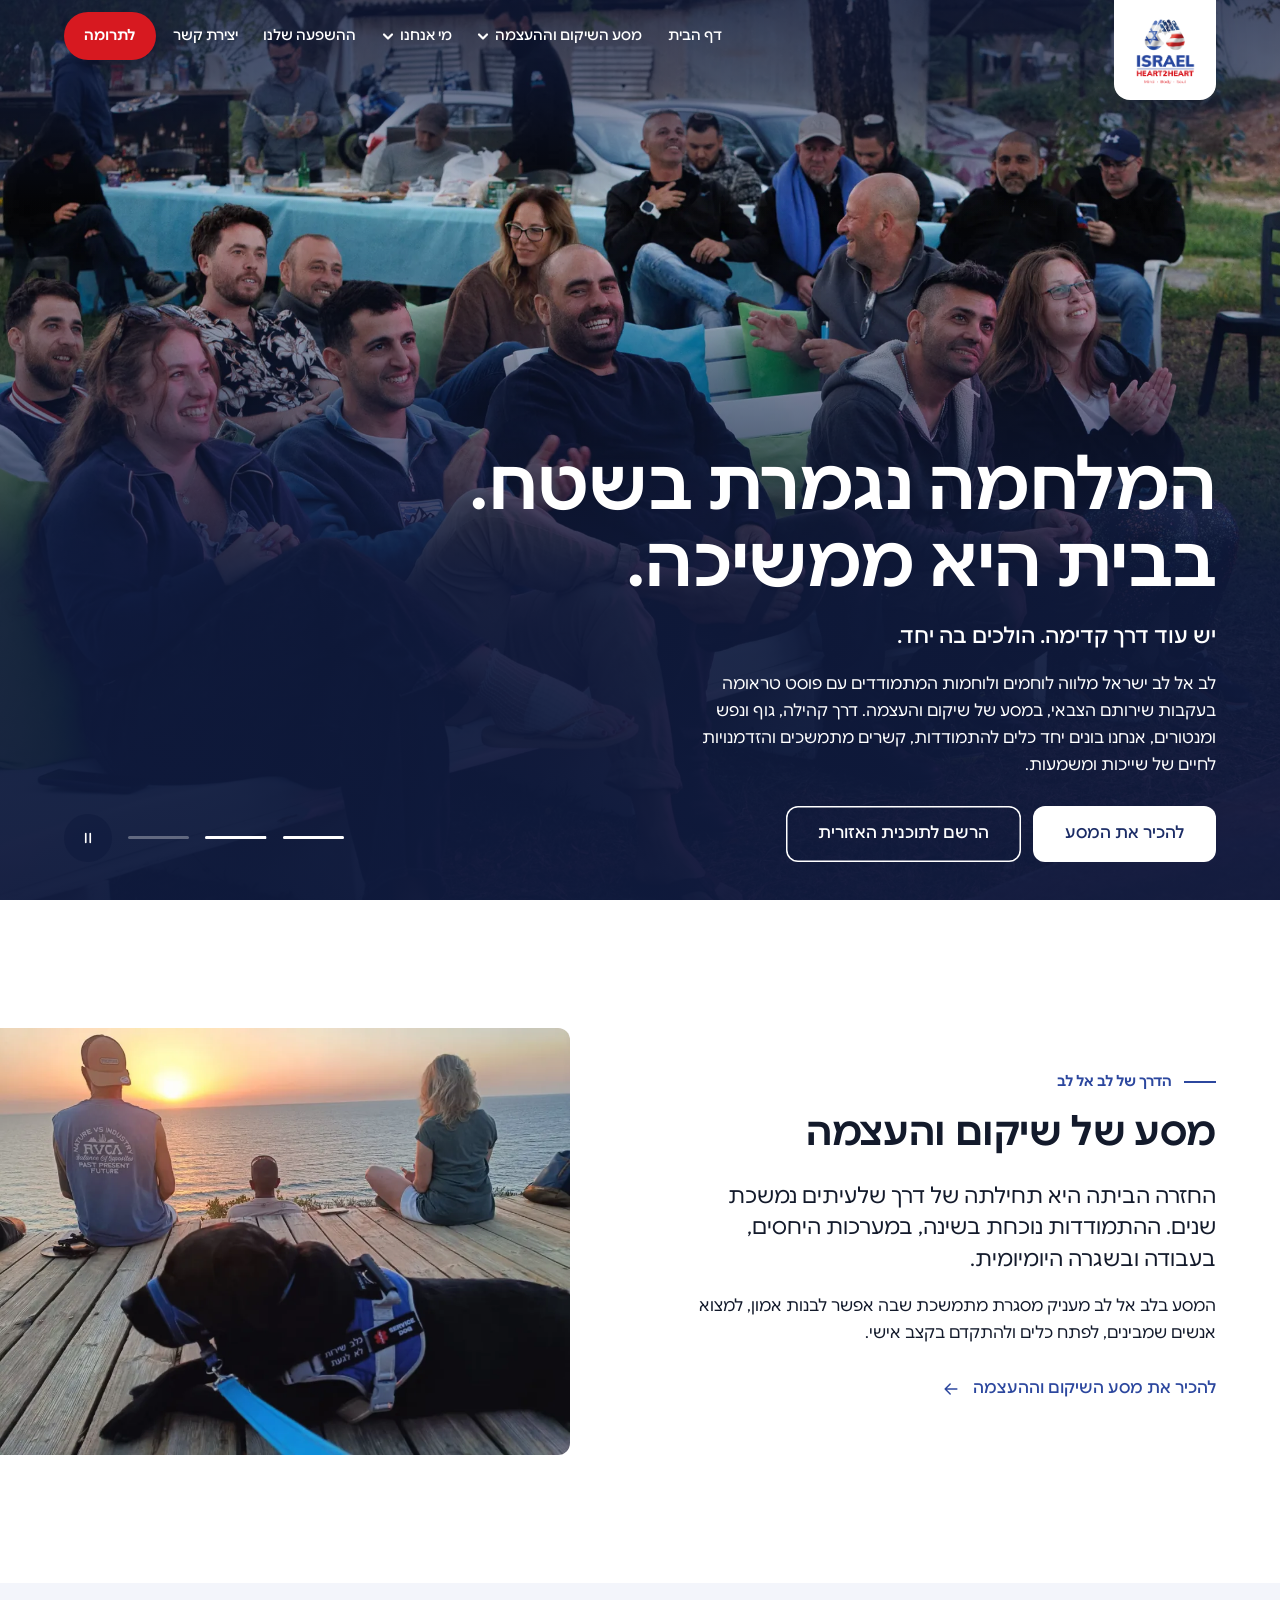
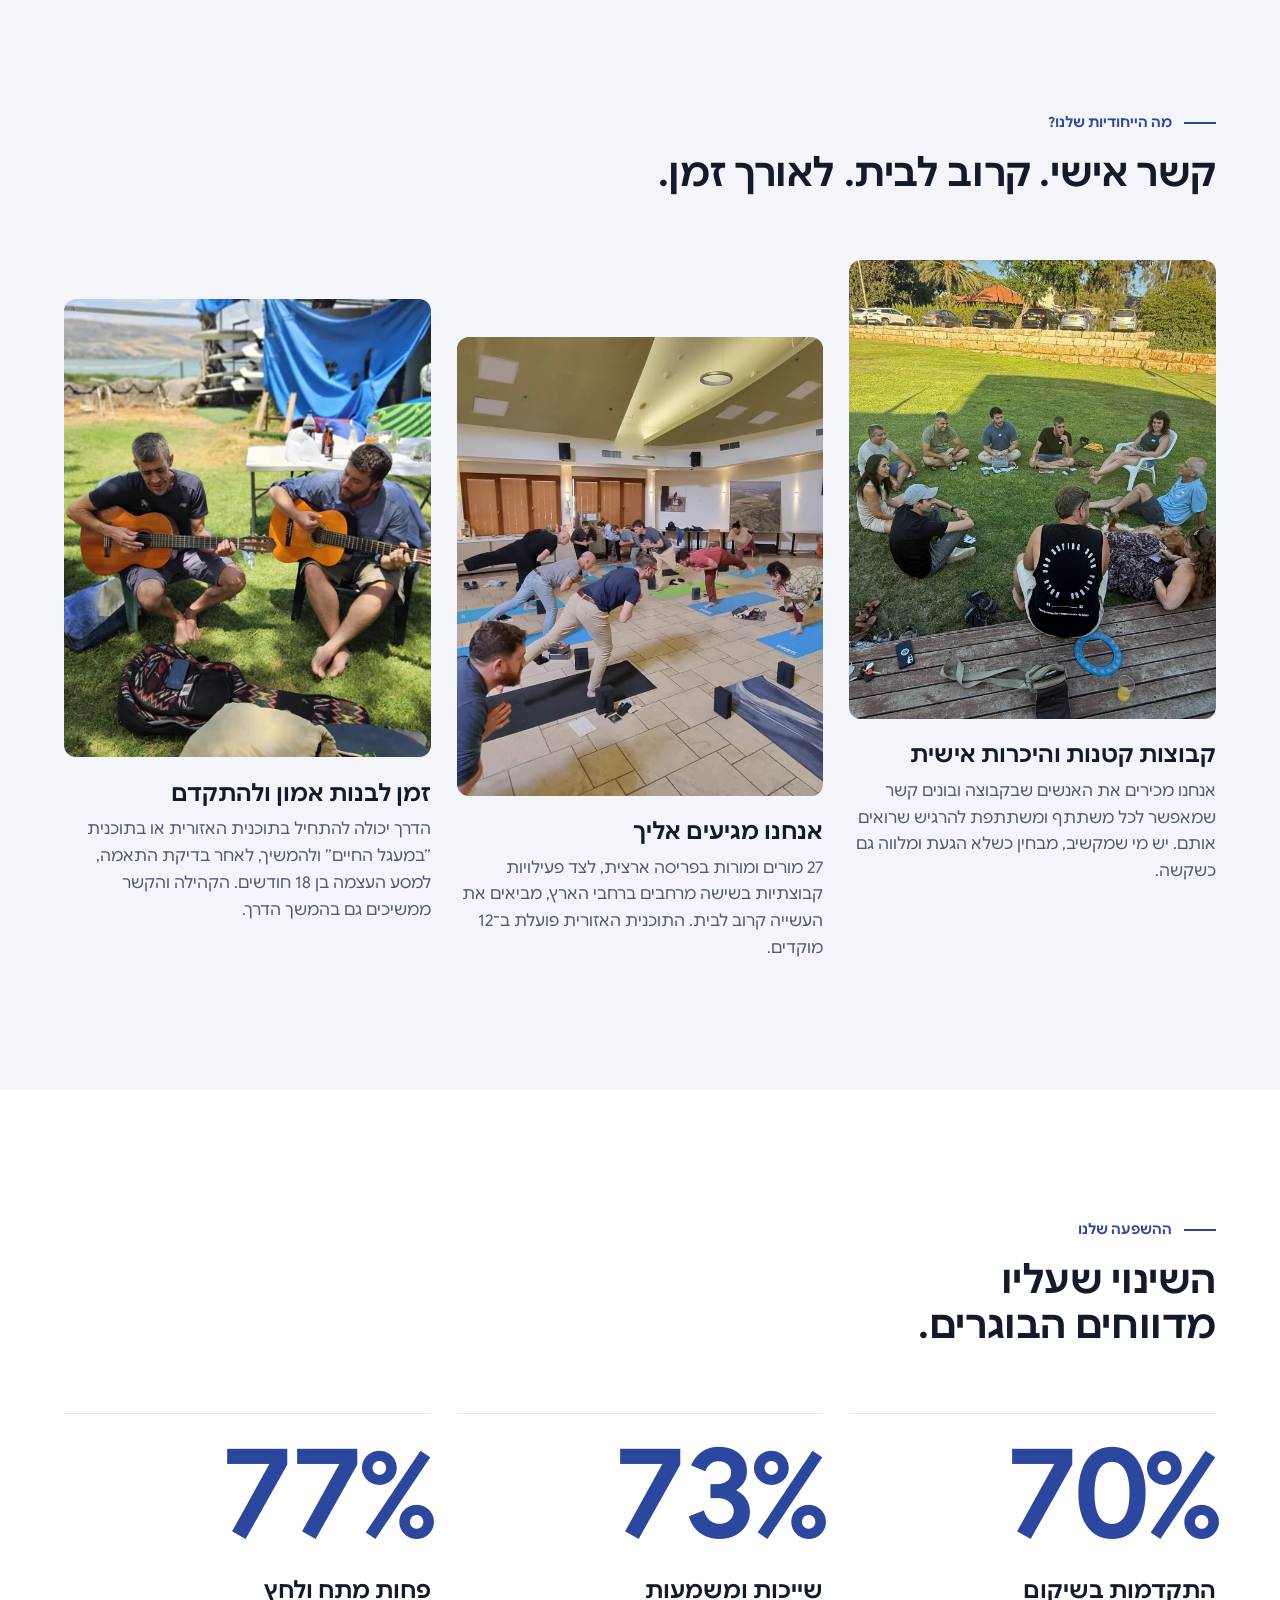
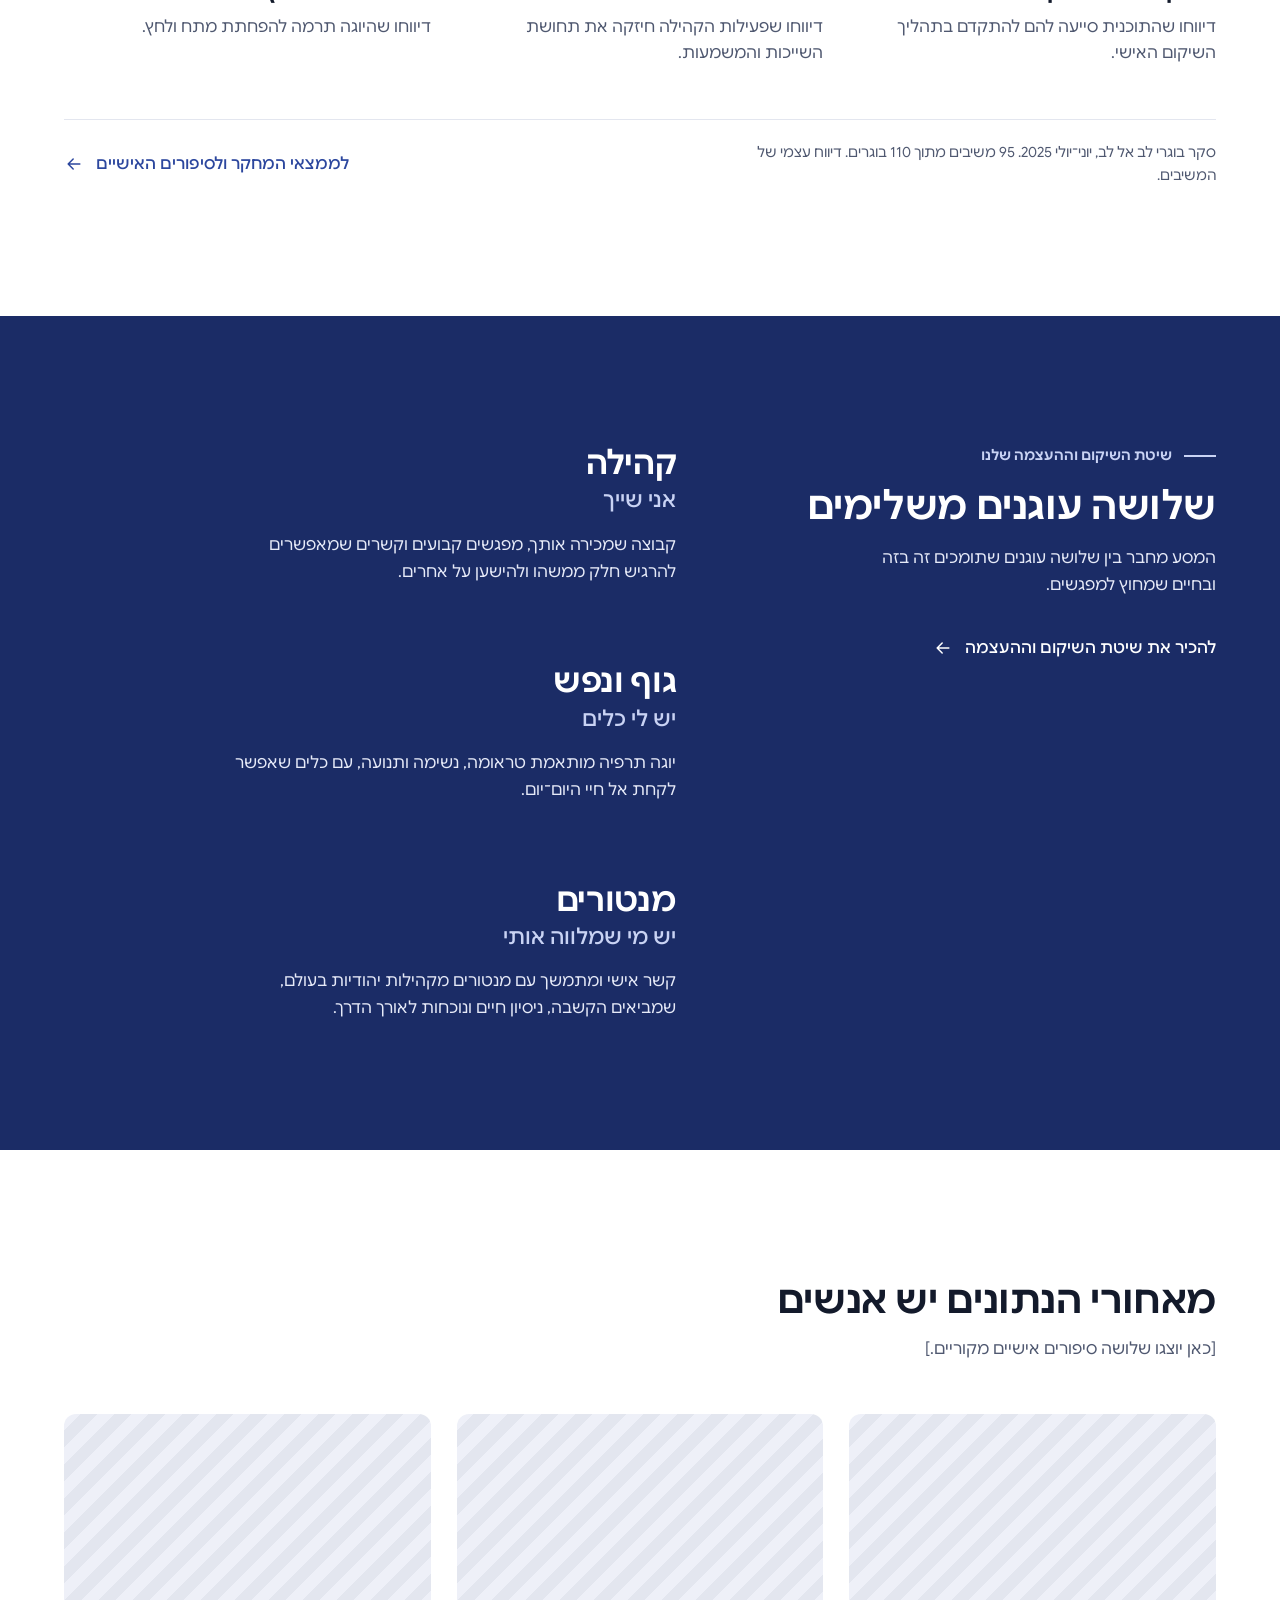
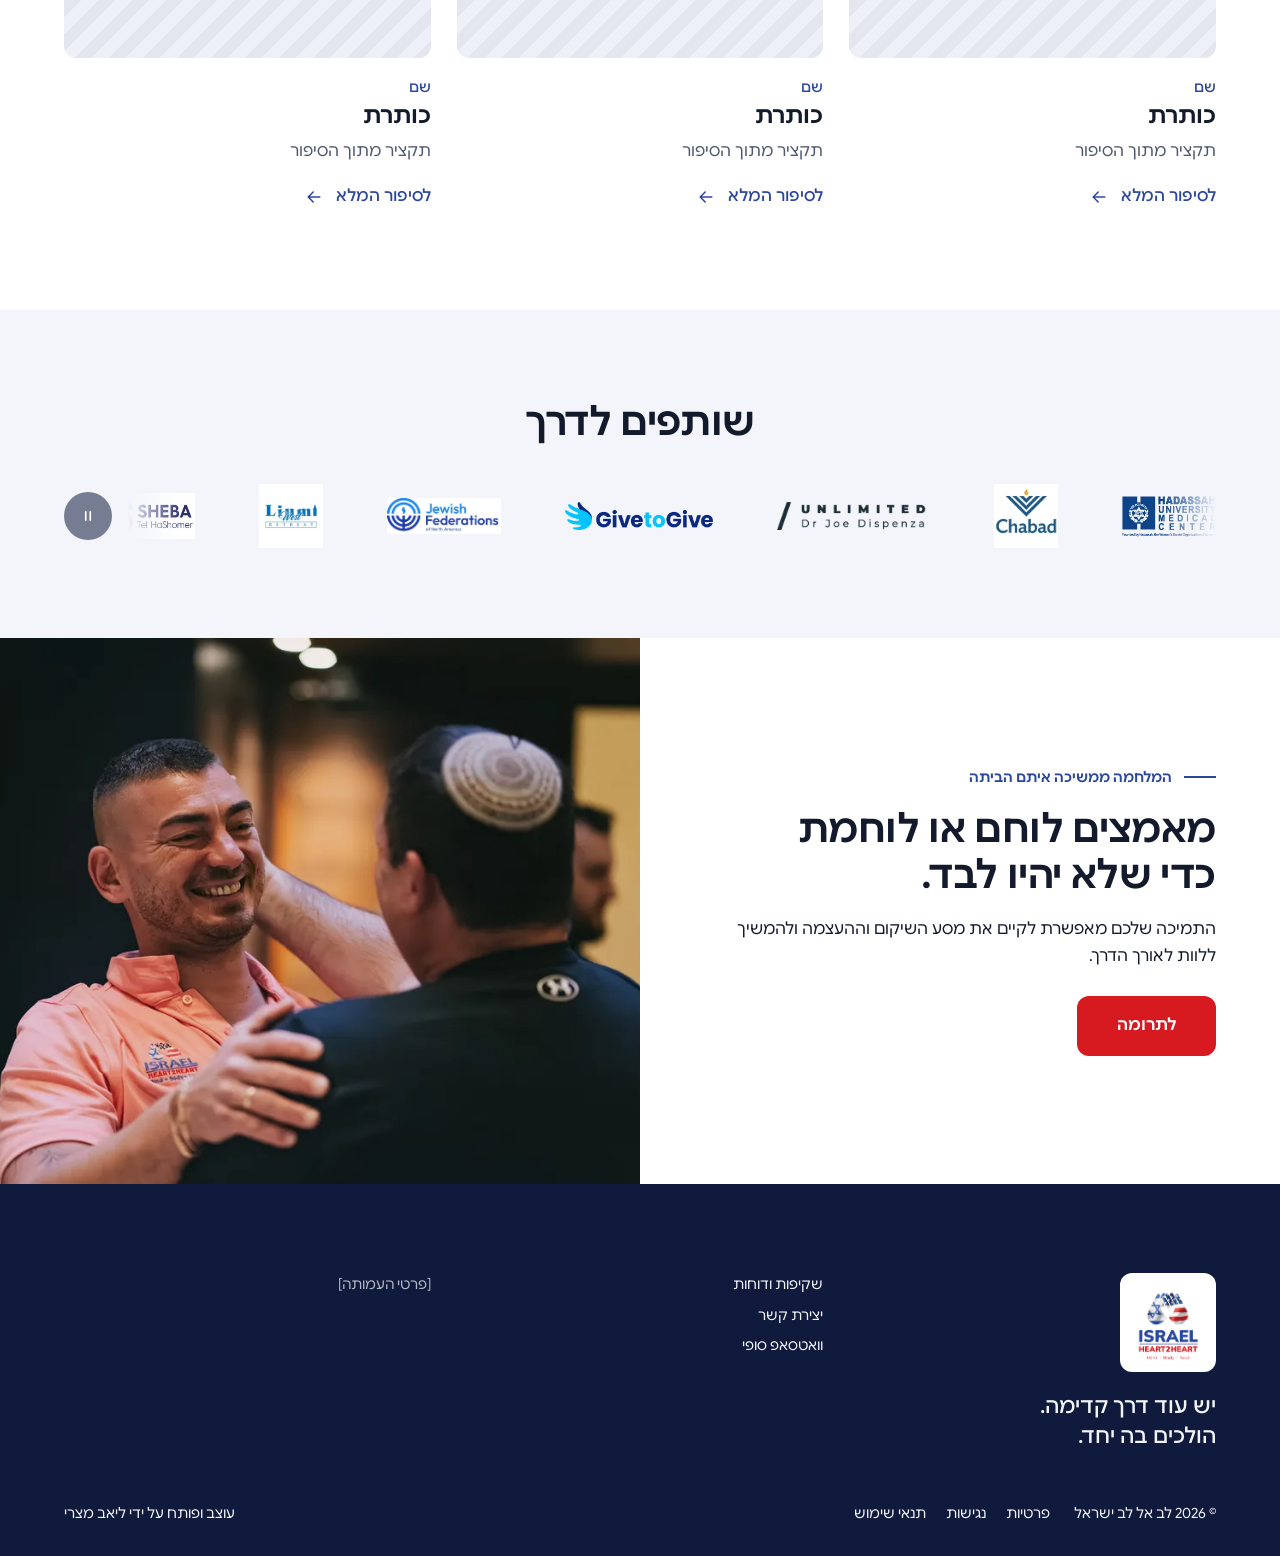
==== commit bb6180f4: "sketch update 2026-11-03_1525 Co-Authored-By: Claude Opus 5.5 <noreply@anthropic.com>" ====
--- a/classic/index.html
+++ b/classic/index.html
@@ -6,7 +6,7 @@
 <title>לב אל לב ישראל</title>
 <link rel="preload" as="font" href="../assets/fonts/GoogleSans-Bold.woff2" type="font/woff2" crossorigin>
 <link rel="icon" href="../assets/logo/logo.webp">
-<link rel="stylesheet" href="../assets/shared.css?v=202611031509">
+<link rel="stylesheet" href="../assets/shared.css?v=202611031525">
 <style>
 /* סקיצה 1, קלאסית.
    מהות: הארגון שאפשר לסמוך עליו, עם לוחמים ולוחמות אמיתיים בפריים.
@@ -297,7 +297,7 @@
   <div class="ft-legal"><p>© <span data-year>2026</span> לב אל לב ישראל</p><nav aria-label="מסמכים"><a href="#">פרטיות</a><a href="#">נגישות</a><a href="#">תנאי שימוש</a></nav><p class="ft-credit"><a href="https://liavmatzri.co.il" rel="noopener" target="_blank">עוצב ופותח על ידי ליאב מצרי</a></p></div>
 </footer>
 
-<script src="../assets/shared.js?v=202611031509"></script>
+<script src="../assets/shared.js?v=202611031525"></script>
 <script>
 (function(){
   var root=document.getElementById("hero"),sl=[].slice.call(root.querySelectorAll(".sl")),tabs=[].slice.call(root.querySelectorAll(".tab")),pp=root.querySelector(".hpp"),cur=0;
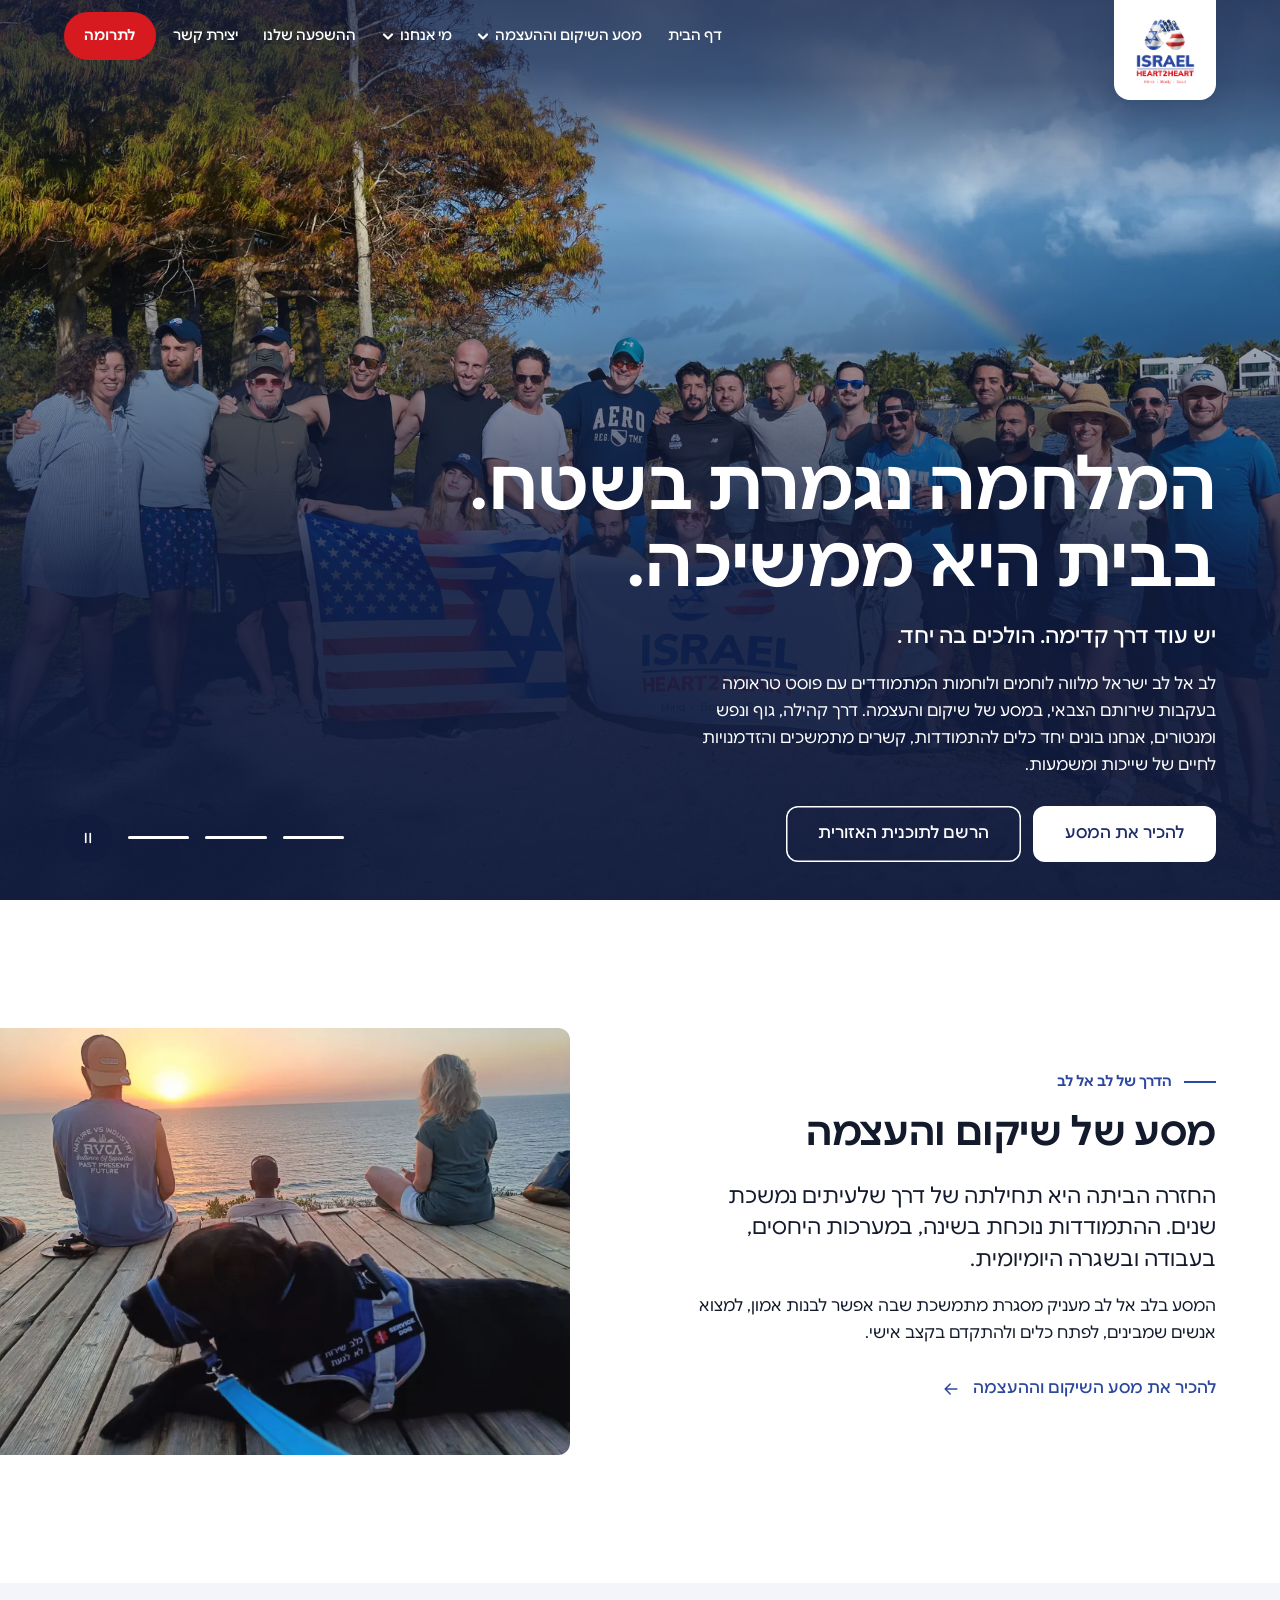
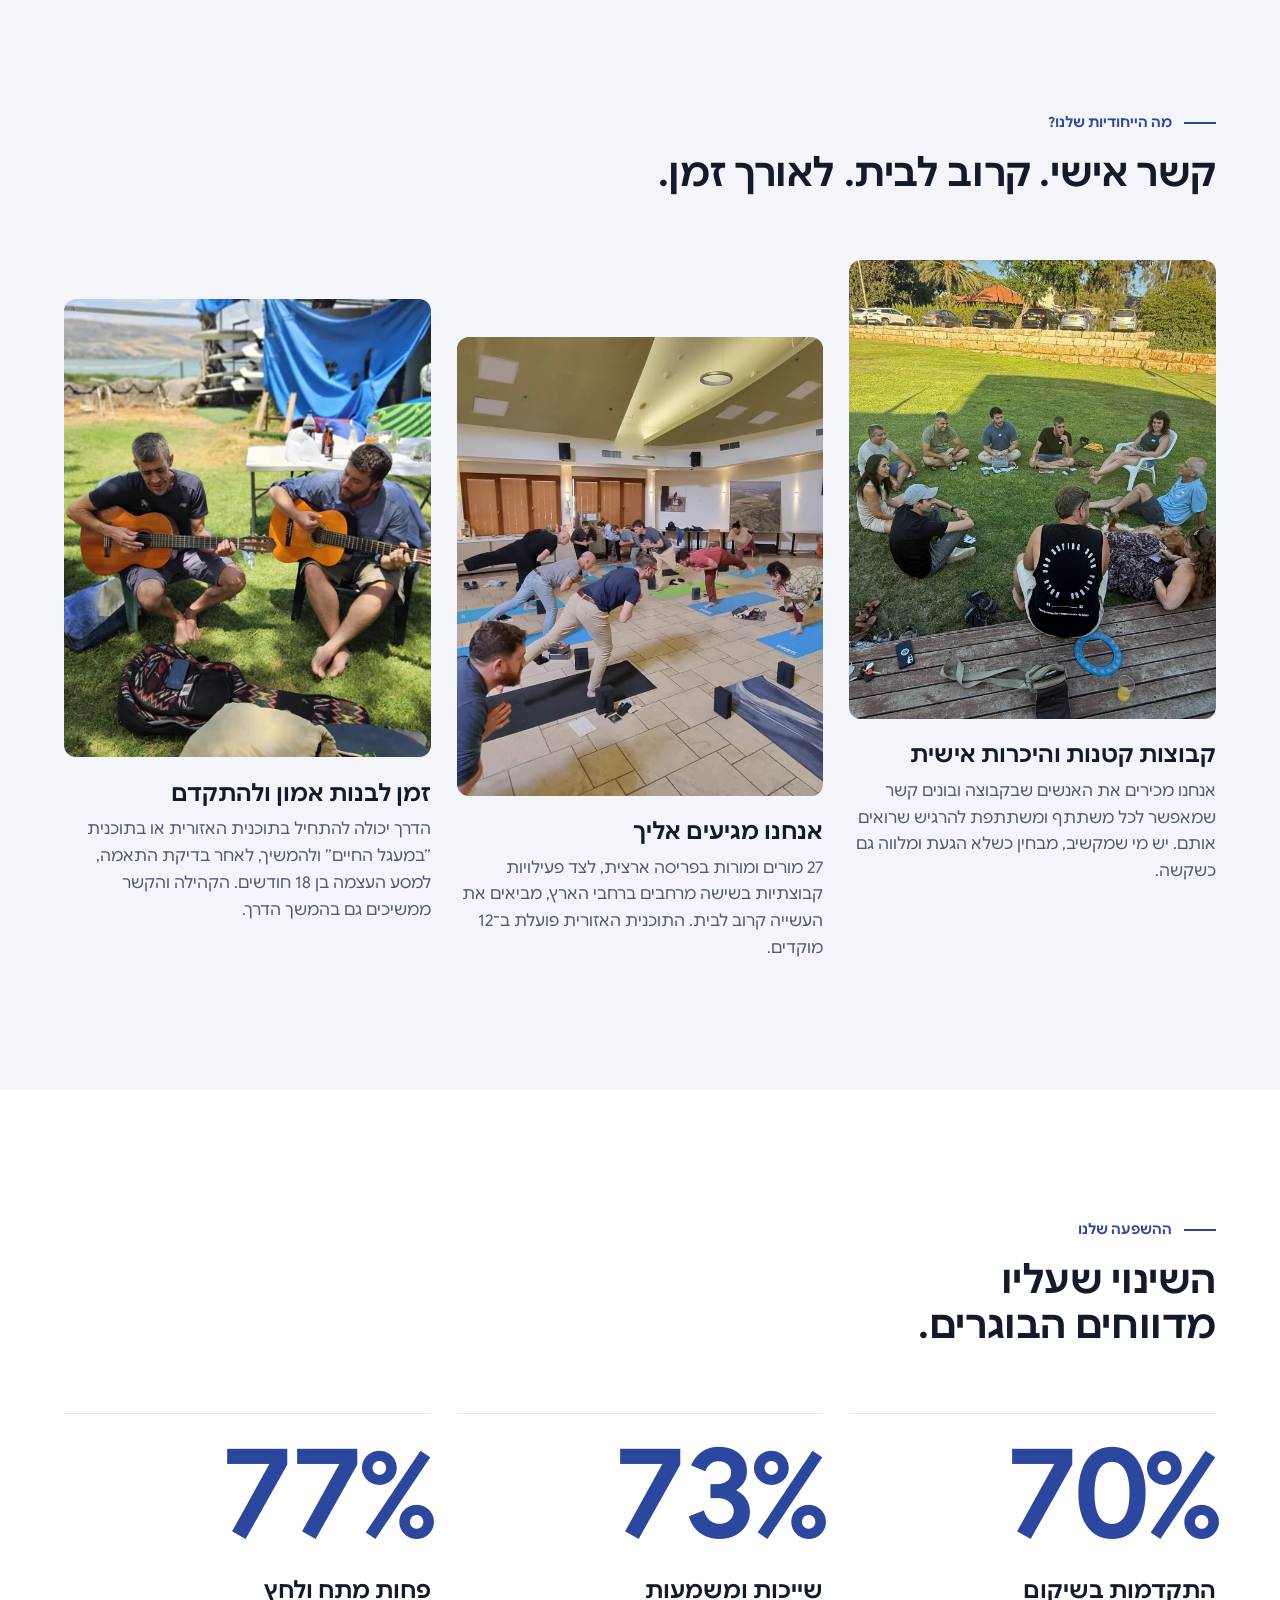
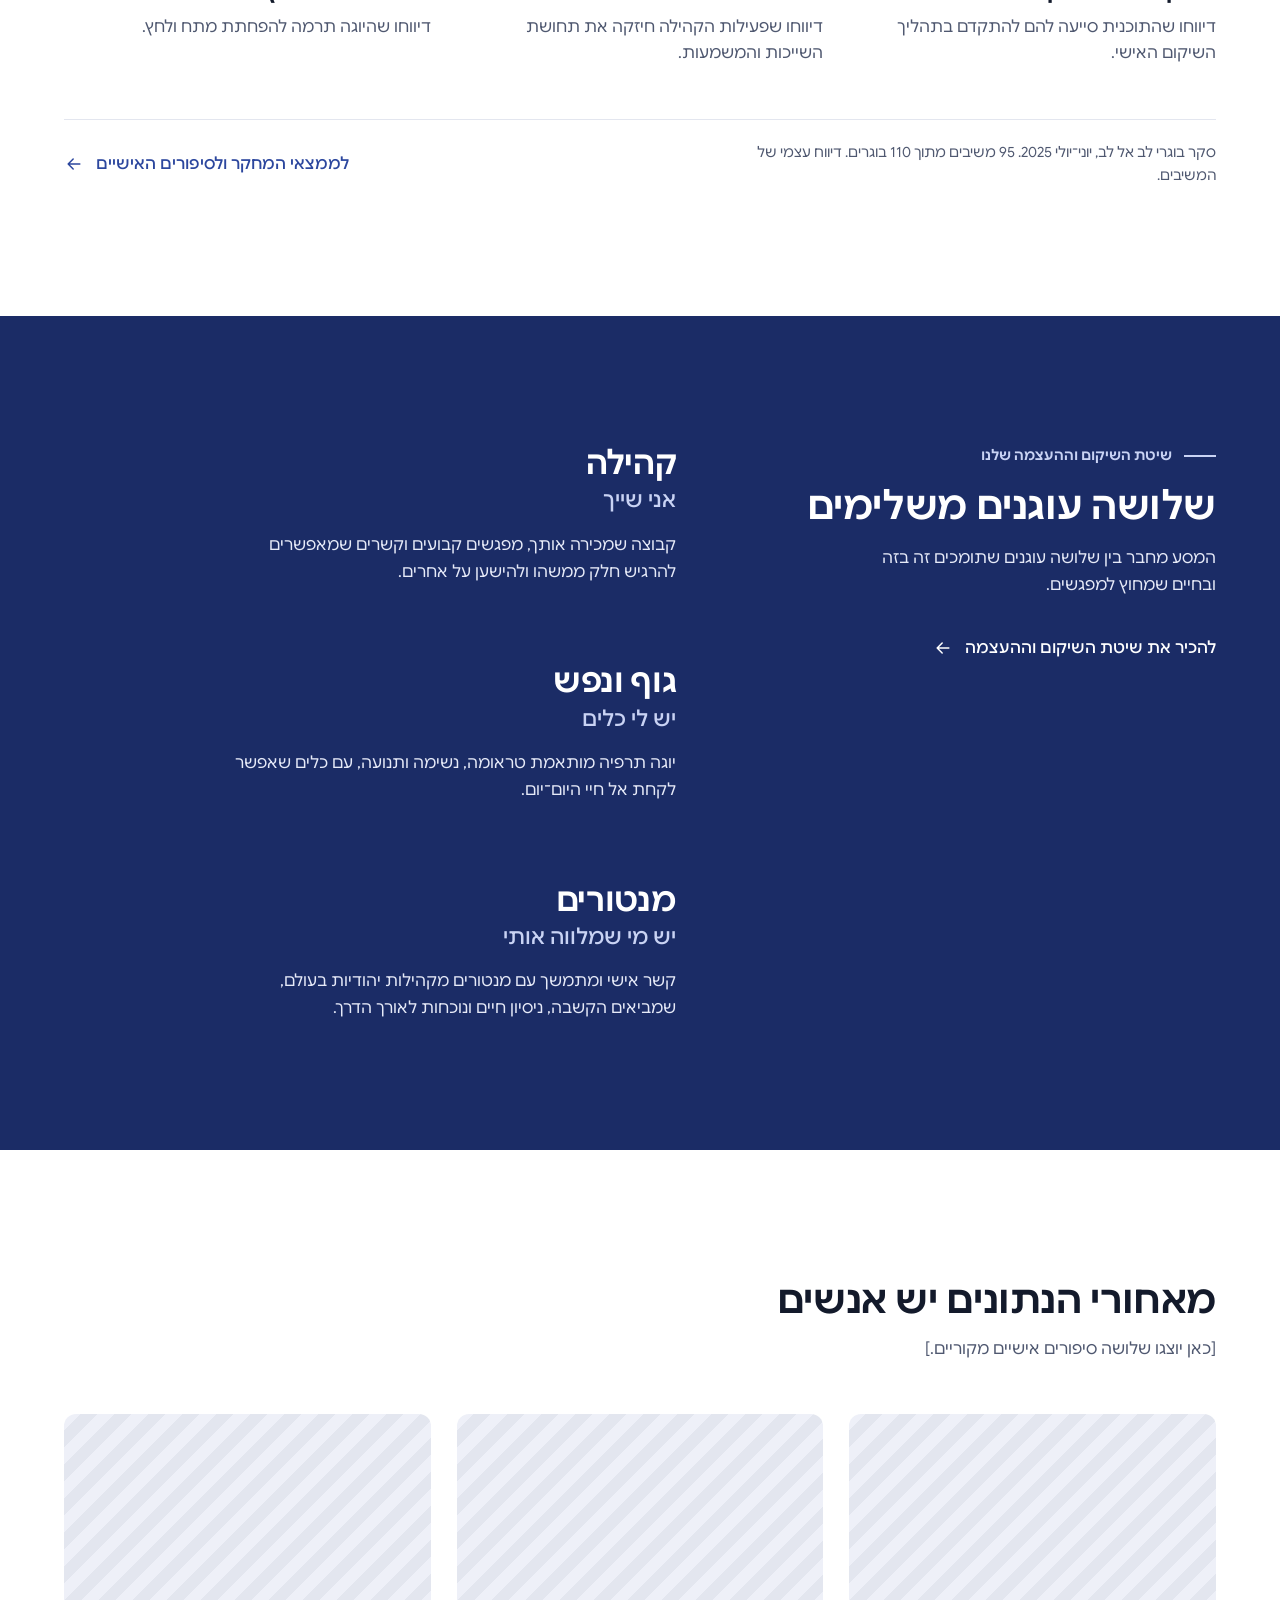
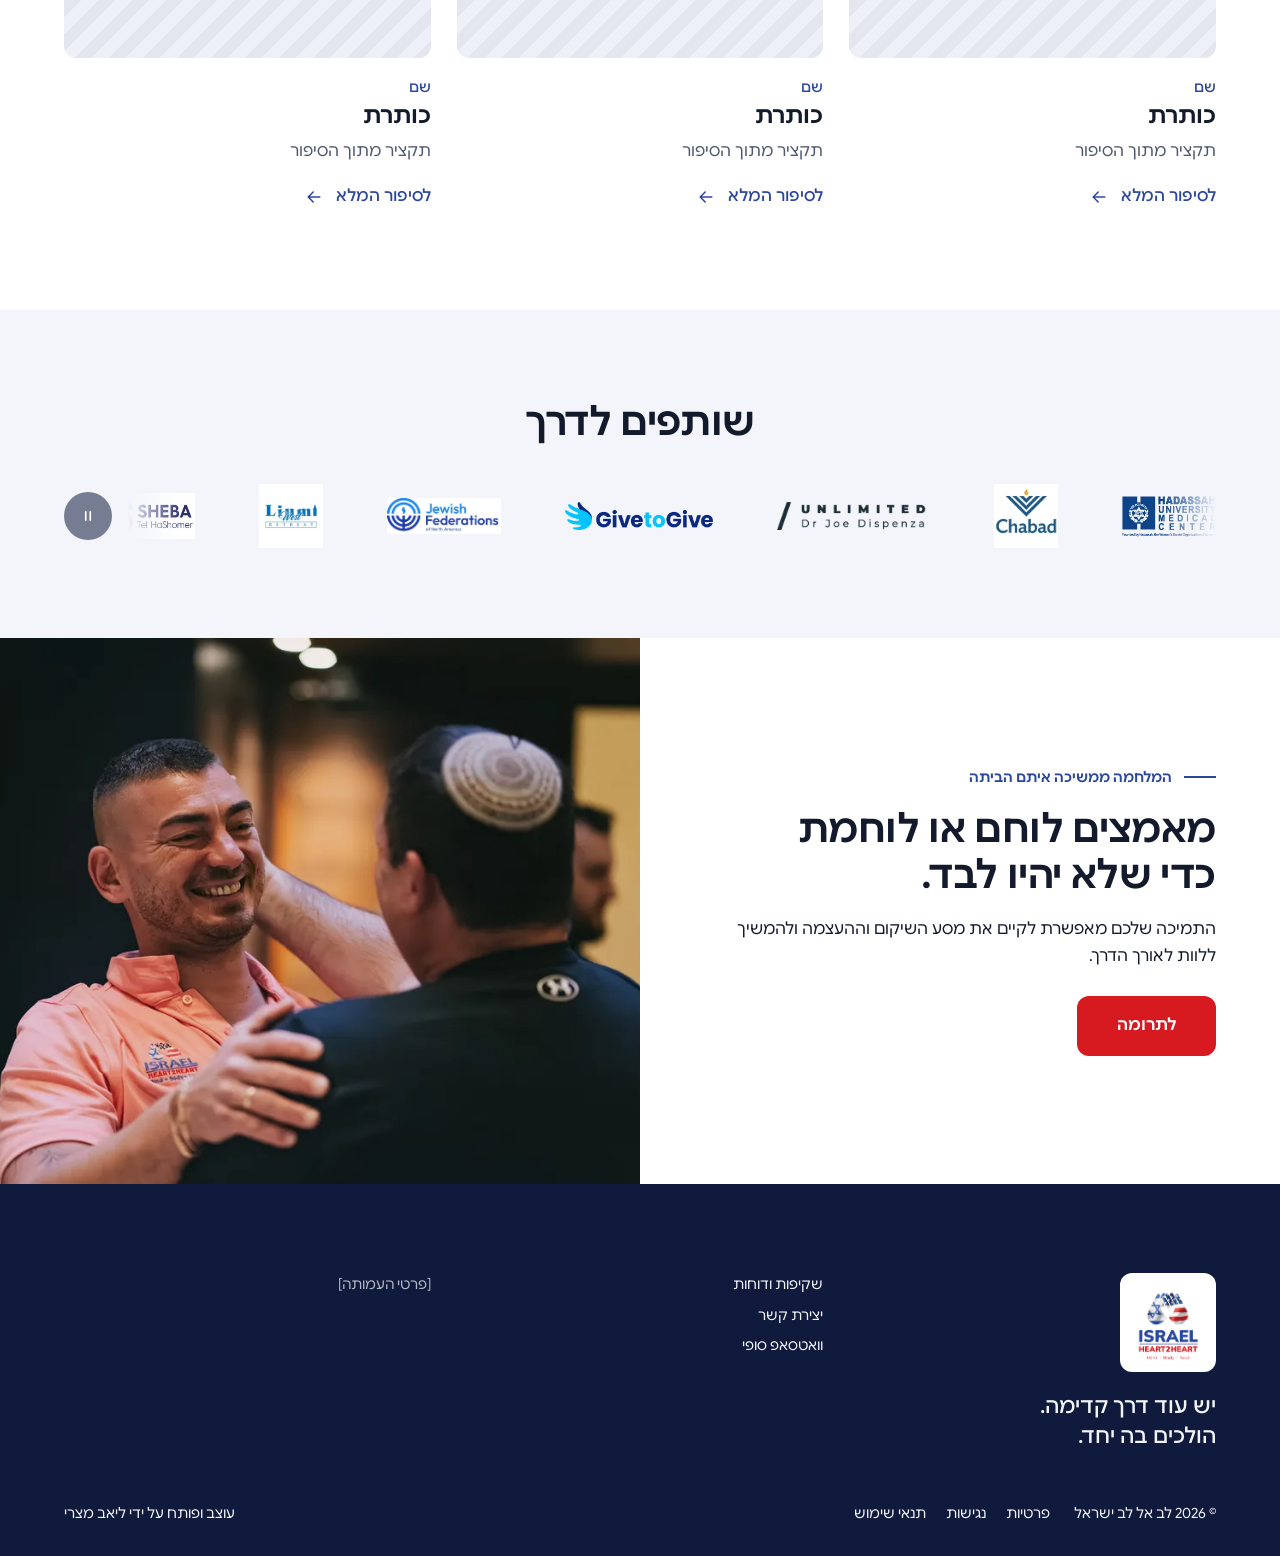
==== commit 88fcad10: "sketch update 2026-11-04_1058 Co-Authored-By: Claude Opus 5.5 <noreply@anthropic.com>" ====
--- a/classic/index.html
+++ b/classic/index.html
@@ -6,7 +6,7 @@
 <title>לב אל לב ישראל</title>
 <link rel="preload" as="font" href="../assets/fonts/GoogleSans-Bold.woff2" type="font/woff2" crossorigin>
 <link rel="icon" href="../assets/logo/logo.webp">
-<link rel="stylesheet" href="../assets/shared.css?v=202611031525">
+<link rel="stylesheet" href="../assets/shared.css?v=202611041058">
 <style>
 /* סקיצה 1, קלאסית.
    מהות: הארגון שאפשר לסמוך עליו, עם לוחמים ולוחמות אמיתיים בפריים.
@@ -297,7 +297,7 @@
   <div class="ft-legal"><p>© <span data-year>2026</span> לב אל לב ישראל</p><nav aria-label="מסמכים"><a href="#">פרטיות</a><a href="#">נגישות</a><a href="#">תנאי שימוש</a></nav><p class="ft-credit"><a href="https://liavmatzri.co.il" rel="noopener" target="_blank">עוצב ופותח על ידי ליאב מצרי</a></p></div>
 </footer>
 
-<script src="../assets/shared.js?v=202611031525"></script>
+<script src="../assets/shared.js?v=202611041058"></script>
 <script>
 (function(){
   var root=document.getElementById("hero"),sl=[].slice.call(root.querySelectorAll(".sl")),tabs=[].slice.call(root.querySelectorAll(".tab")),pp=root.querySelector(".hpp"),cur=0;
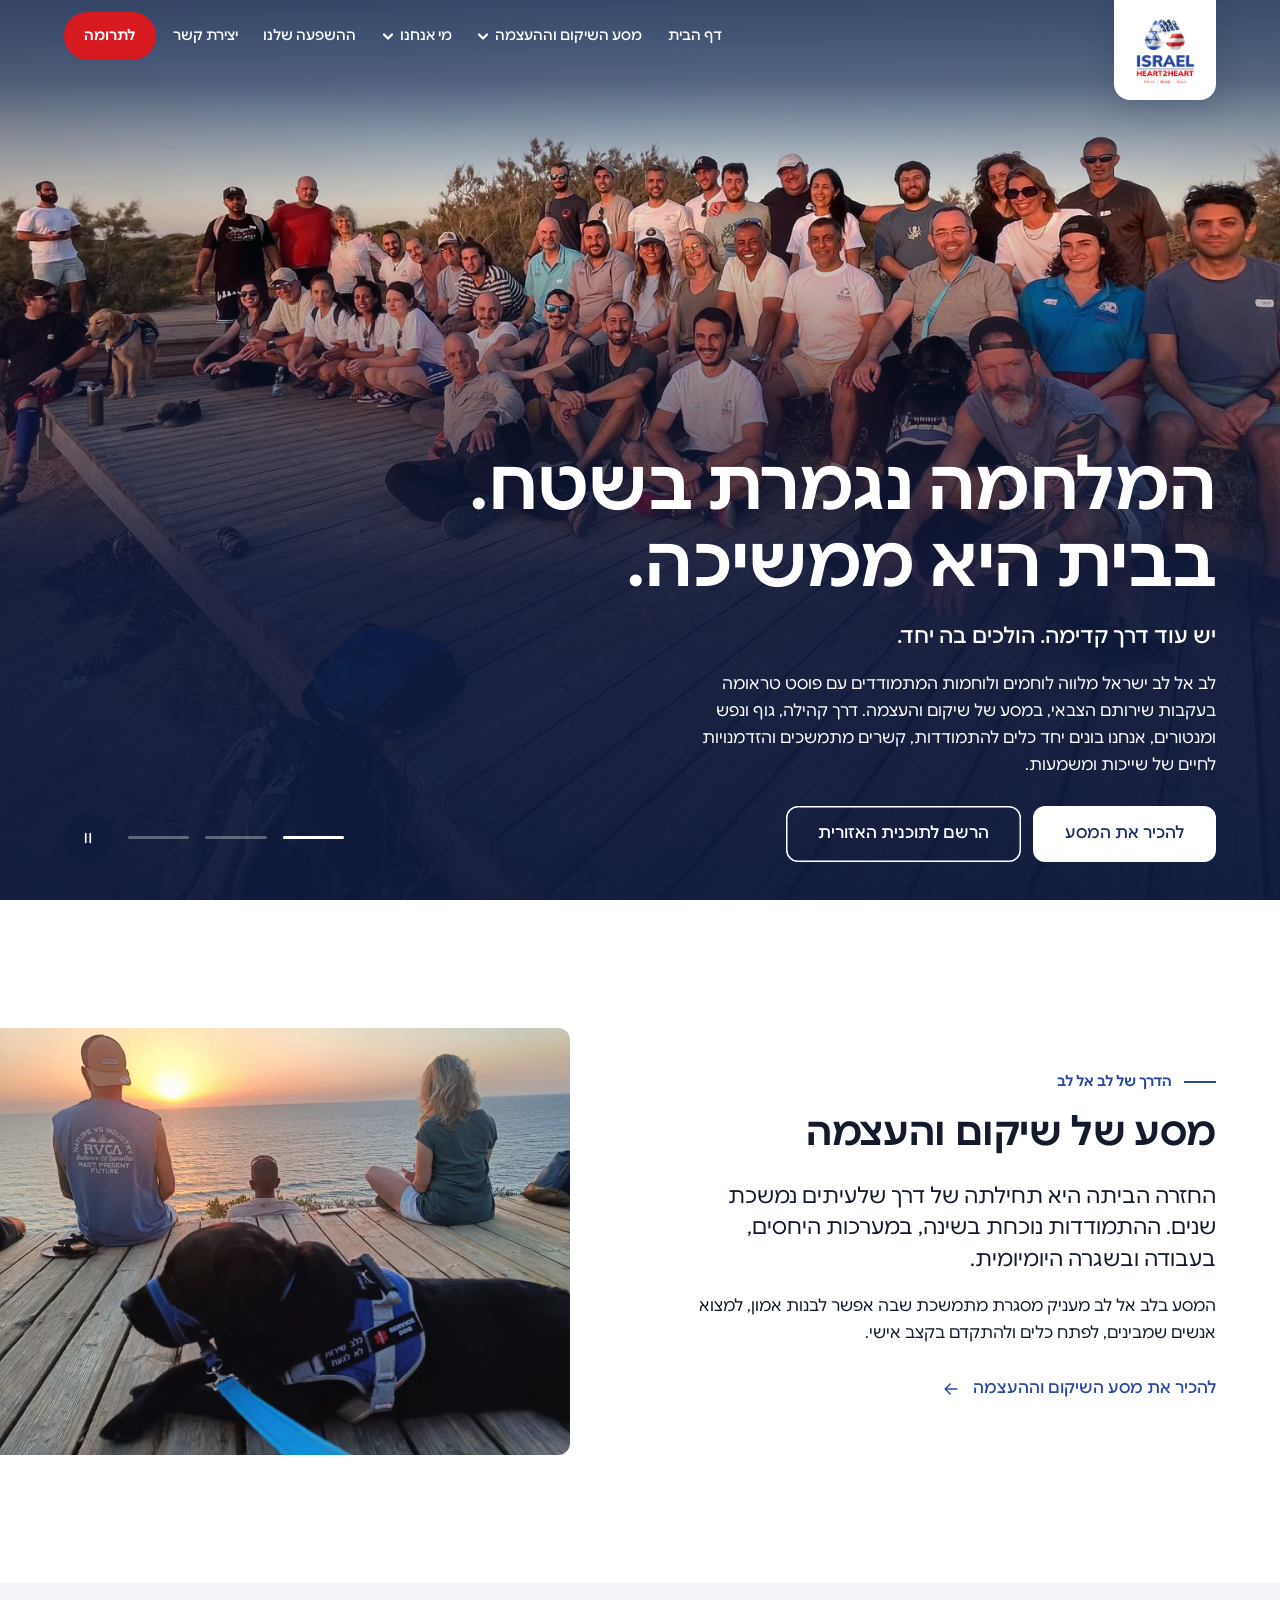
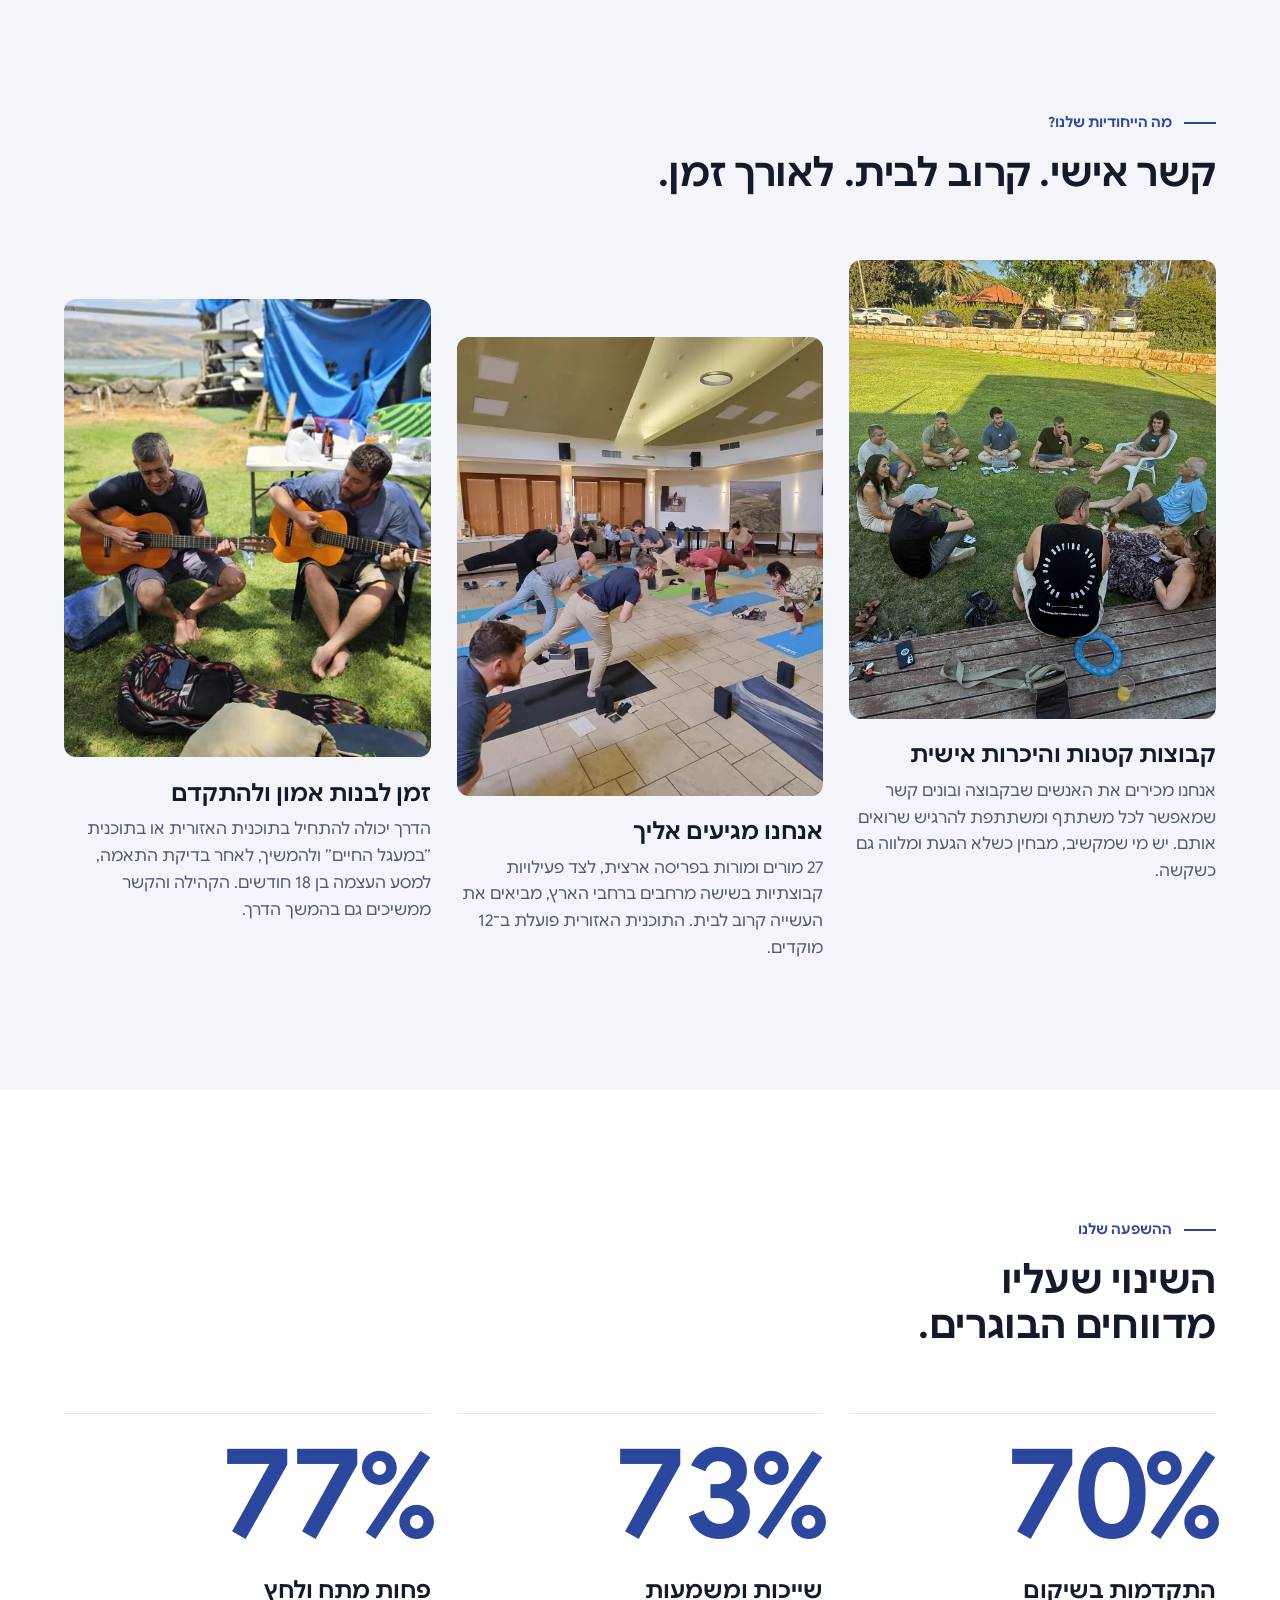
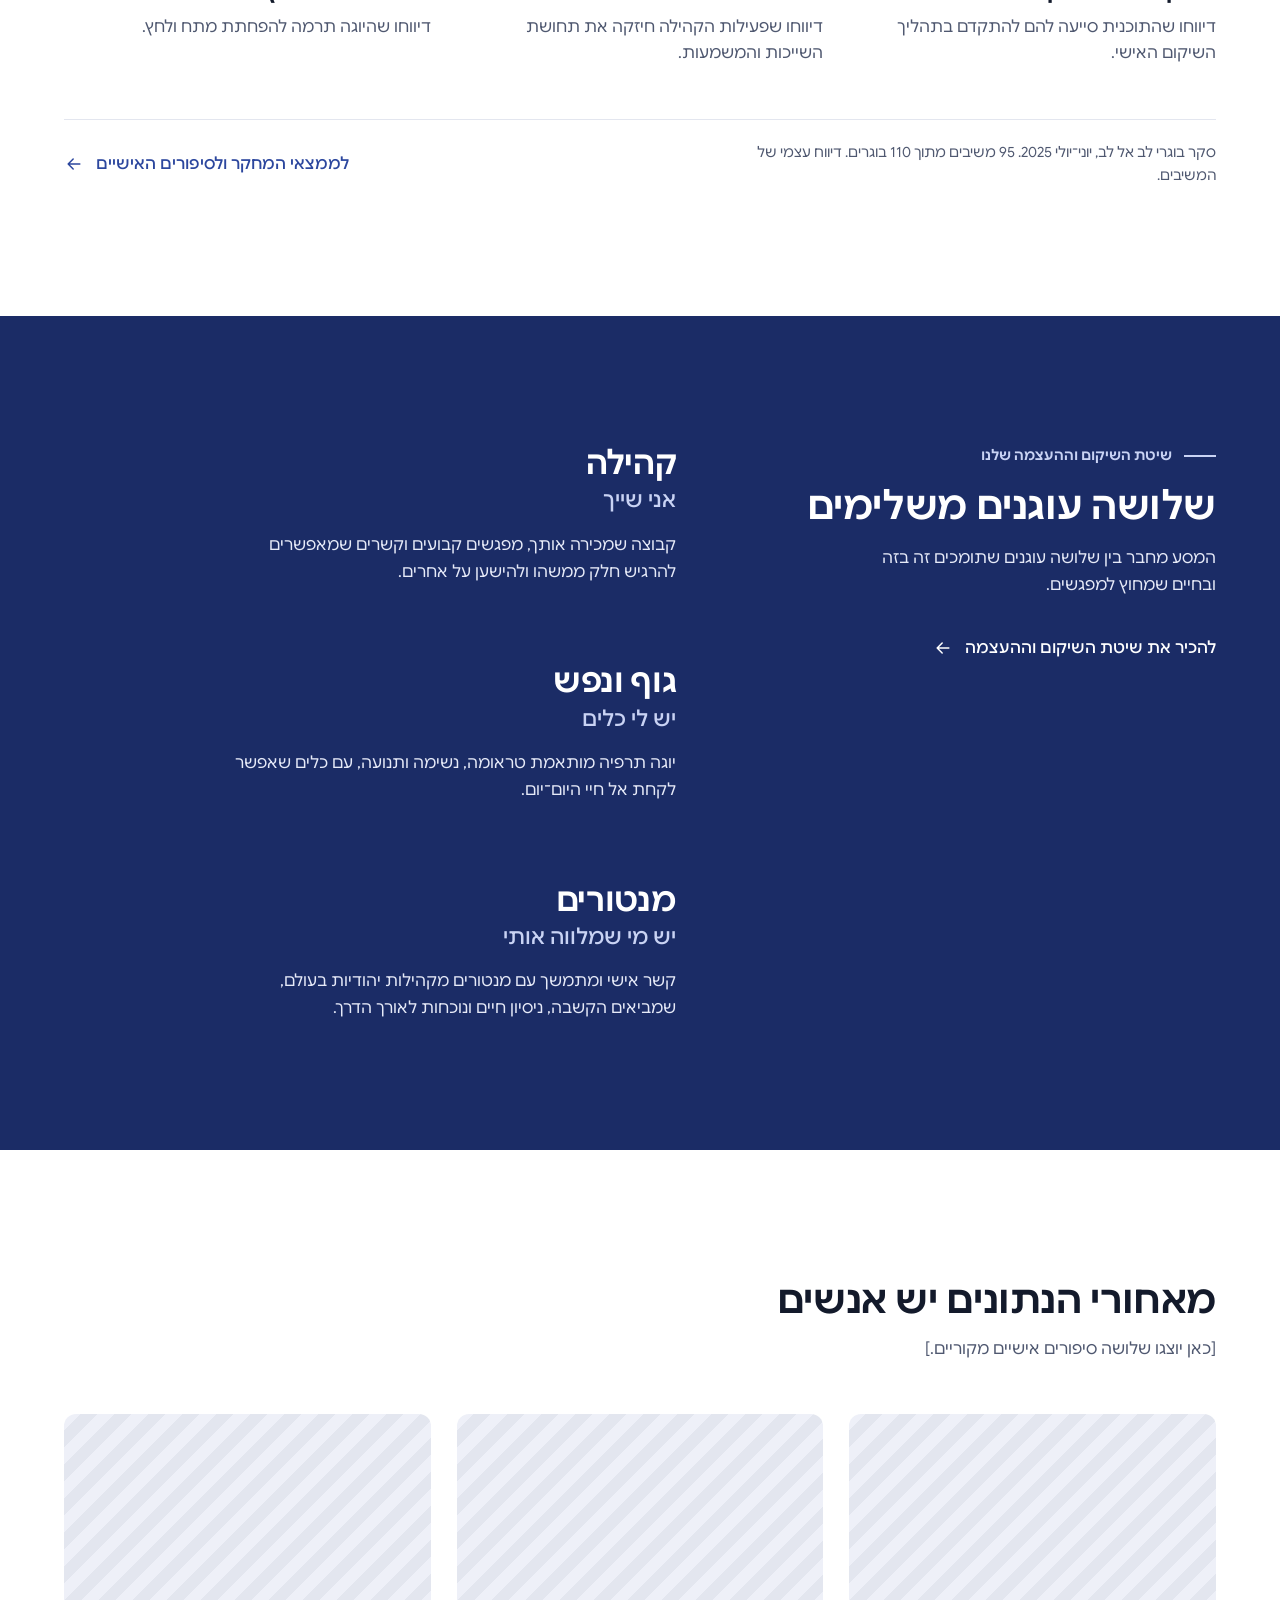
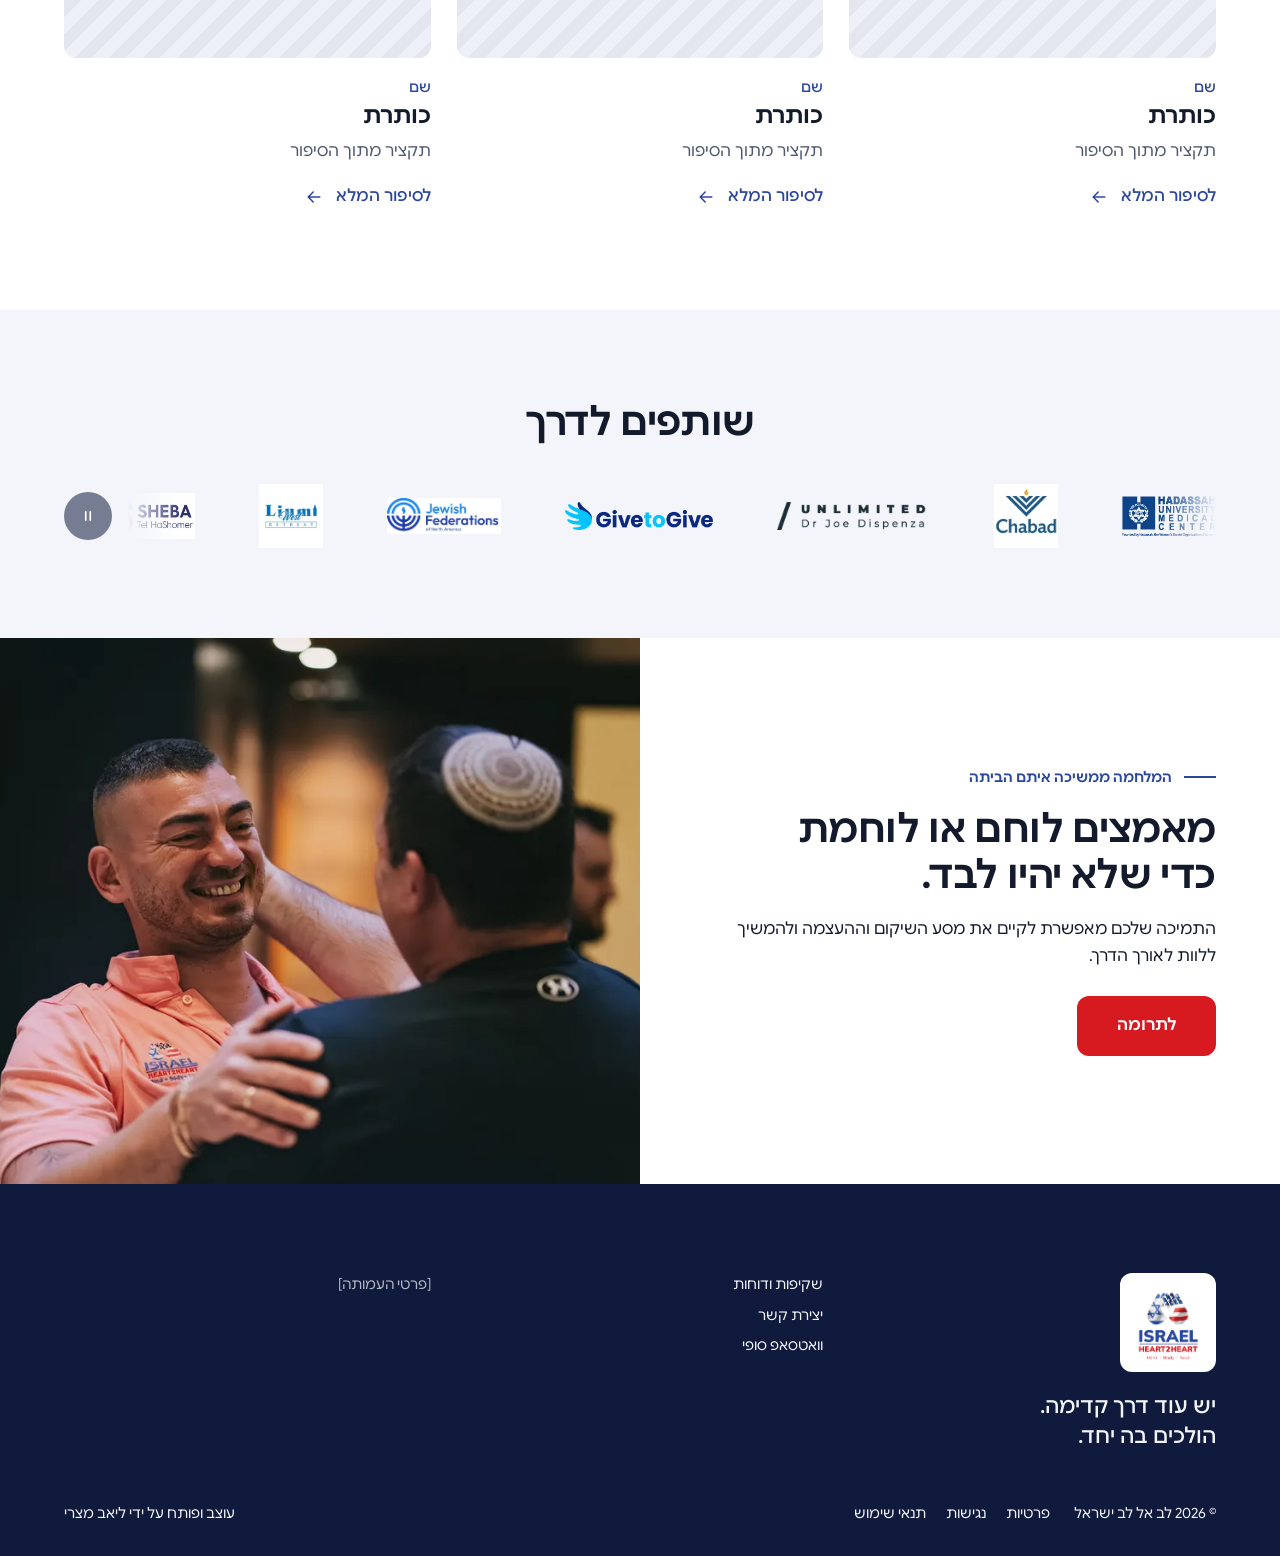
==== commit c73fcf83: "sketch update 2026-11-04_1154 Co-Authored-By: Claude Opus 5.5 <noreply@anthropic.com>" ====
--- a/classic/index.html
+++ b/classic/index.html
@@ -6,7 +6,7 @@
 <title>לב אל לב ישראל</title>
 <link rel="preload" as="font" href="../assets/fonts/GoogleSans-Bold.woff2" type="font/woff2" crossorigin>
 <link rel="icon" href="../assets/logo/logo.webp">
-<link rel="stylesheet" href="../assets/shared.css?v=202611041058">
+<link rel="stylesheet" href="../assets/shared.css?v=202611041154">
 <style>
 /* סקיצה 1, קלאסית.
    מהות: הארגון שאפשר לסמוך עליו, עם לוחמים ולוחמות אמיתיים בפריים.
@@ -297,7 +297,7 @@
   <div class="ft-legal"><p>© <span data-year>2026</span> לב אל לב ישראל</p><nav aria-label="מסמכים"><a href="#">פרטיות</a><a href="#">נגישות</a><a href="#">תנאי שימוש</a></nav><p class="ft-credit"><a href="https://liavmatzri.co.il" rel="noopener" target="_blank">עוצב ופותח על ידי ליאב מצרי</a></p></div>
 </footer>
 
-<script src="../assets/shared.js?v=202611041058"></script>
+<script src="../assets/shared.js?v=202611041154"></script>
 <script>
 (function(){
   var root=document.getElementById("hero"),sl=[].slice.call(root.querySelectorAll(".sl")),tabs=[].slice.call(root.querySelectorAll(".tab")),pp=root.querySelector(".hpp"),cur=0;
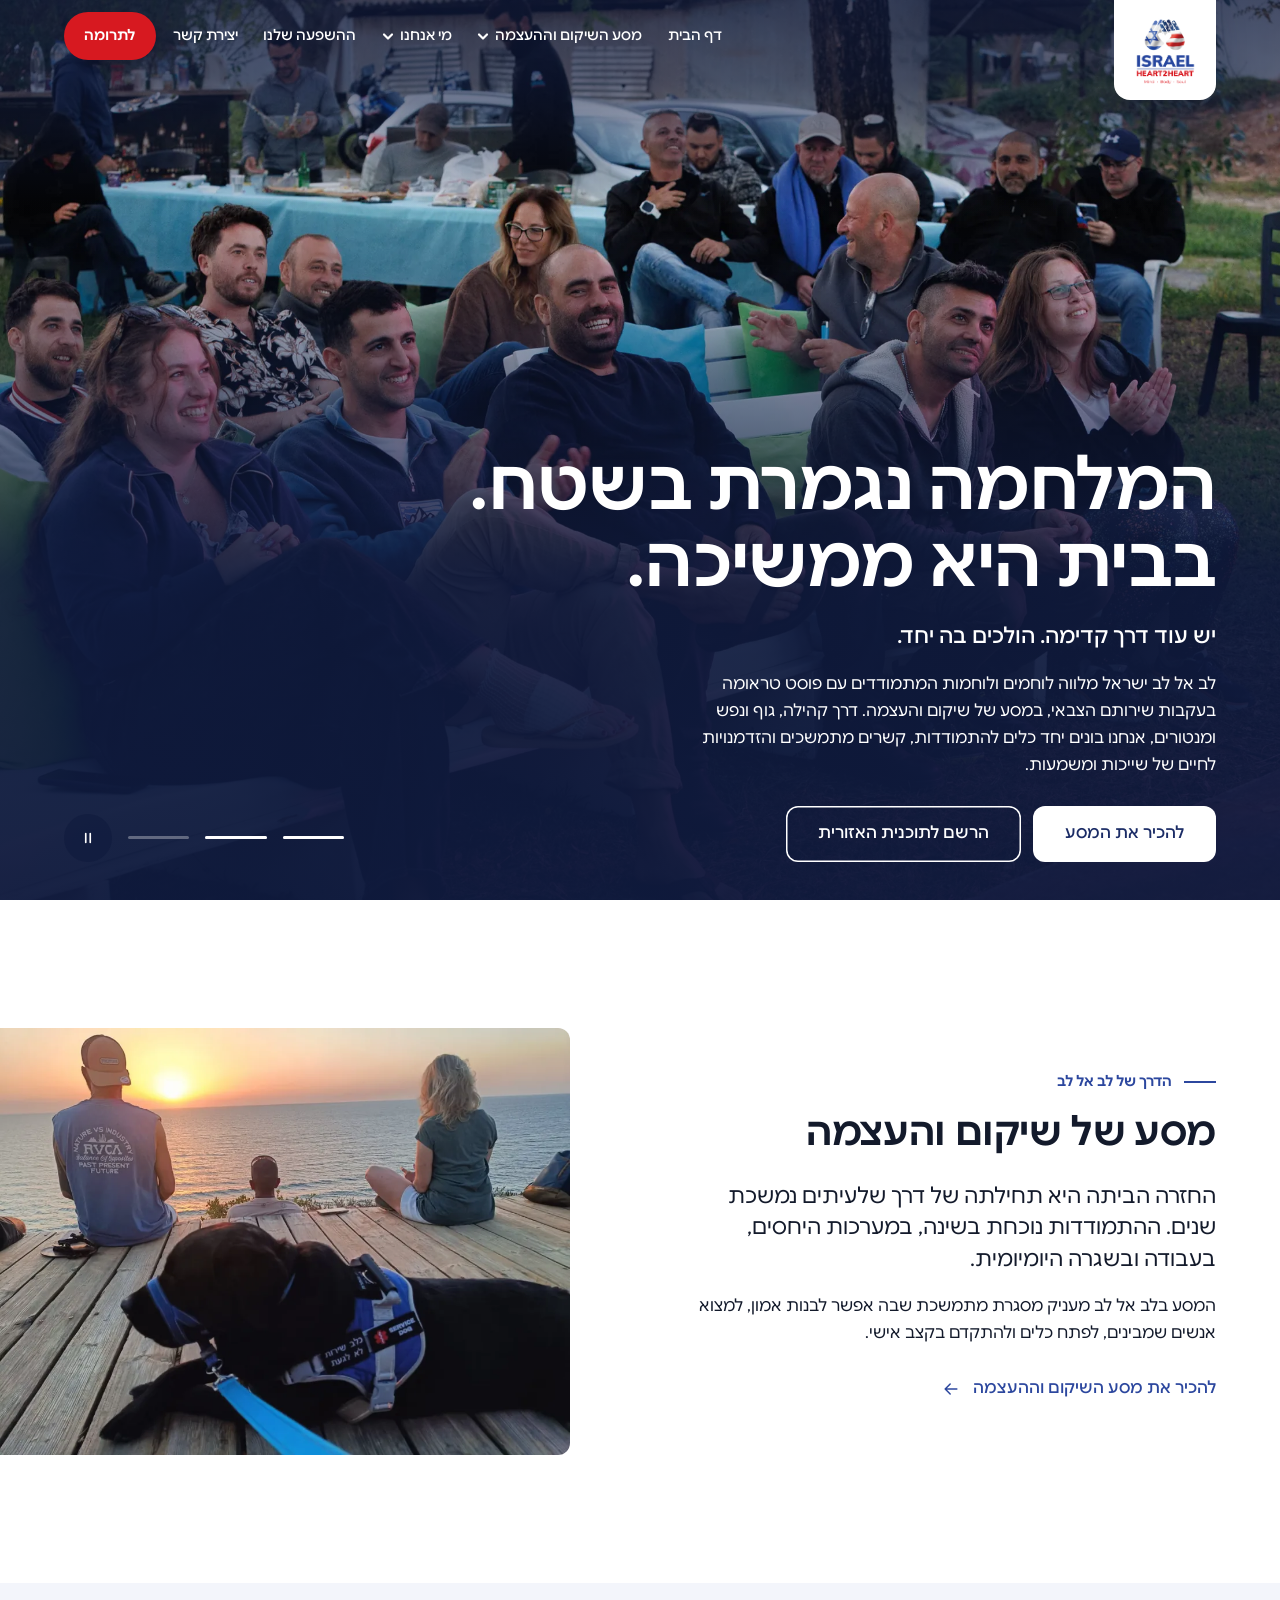
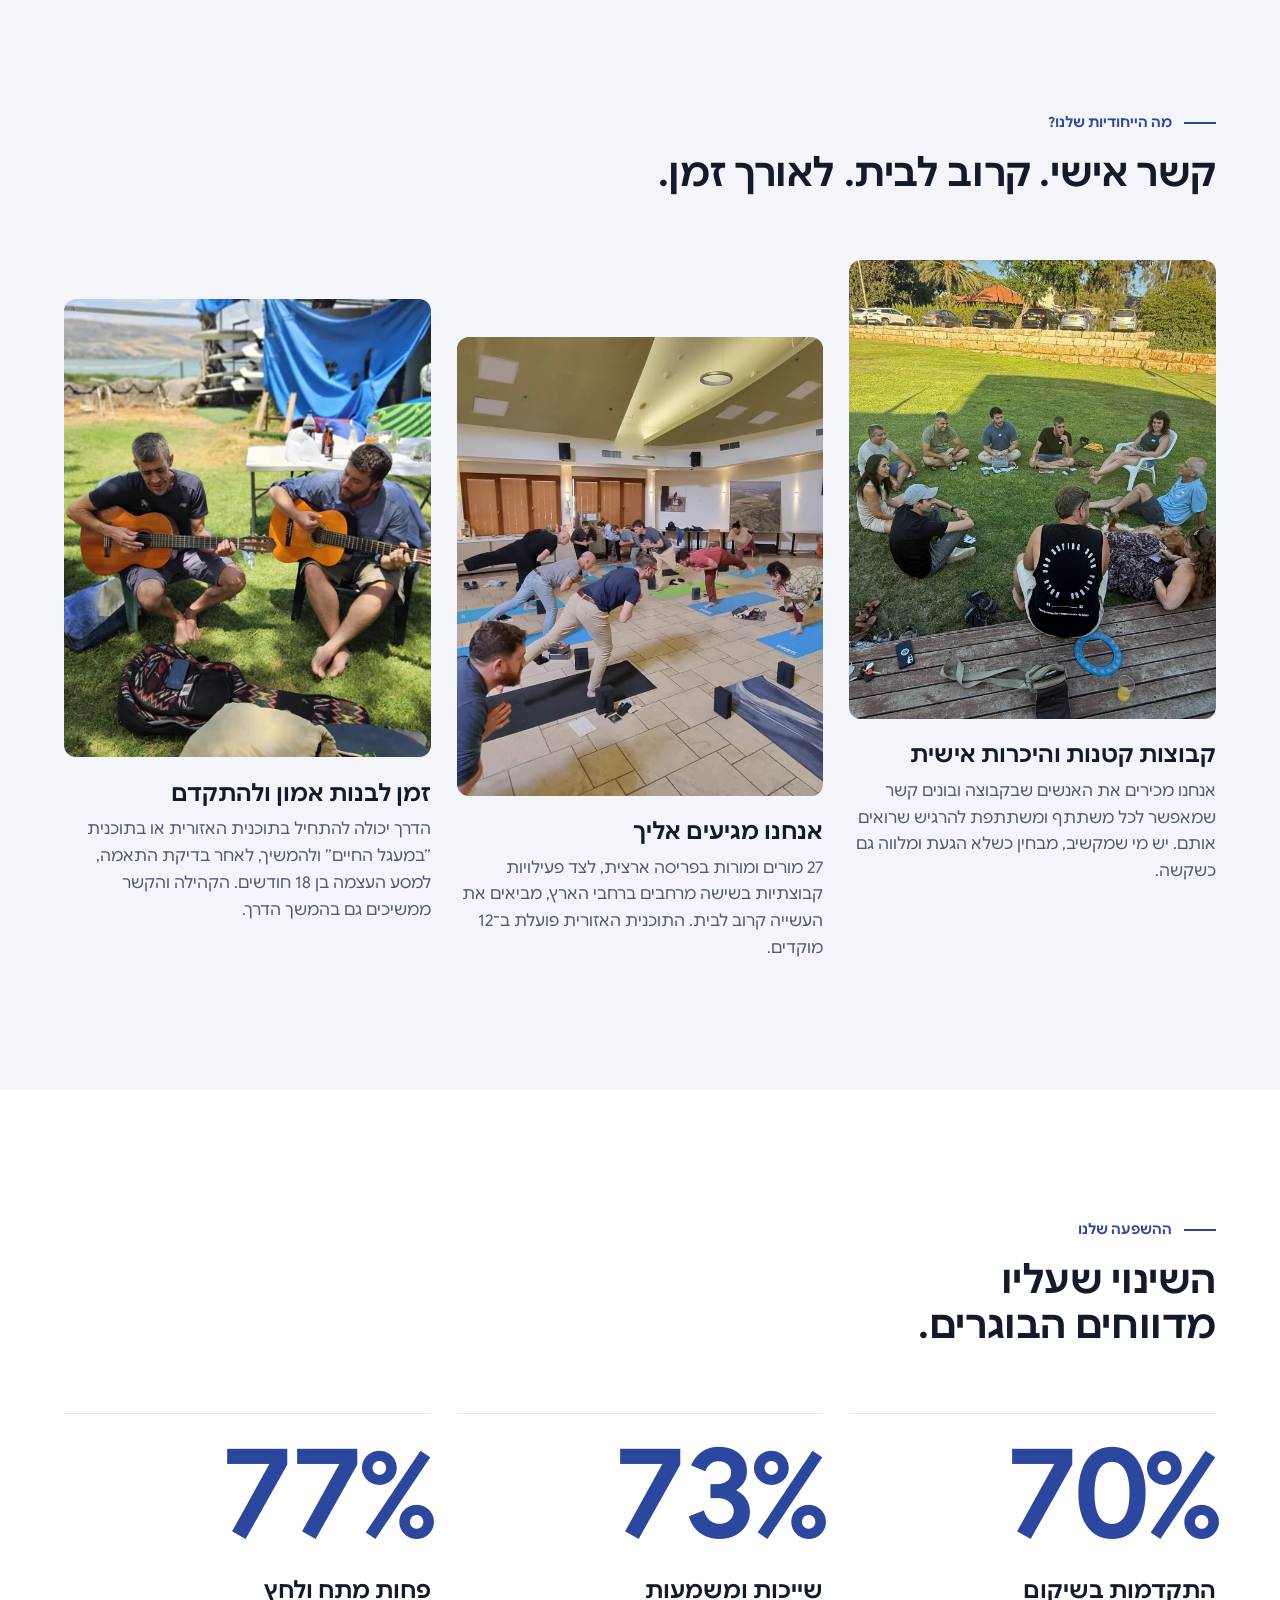
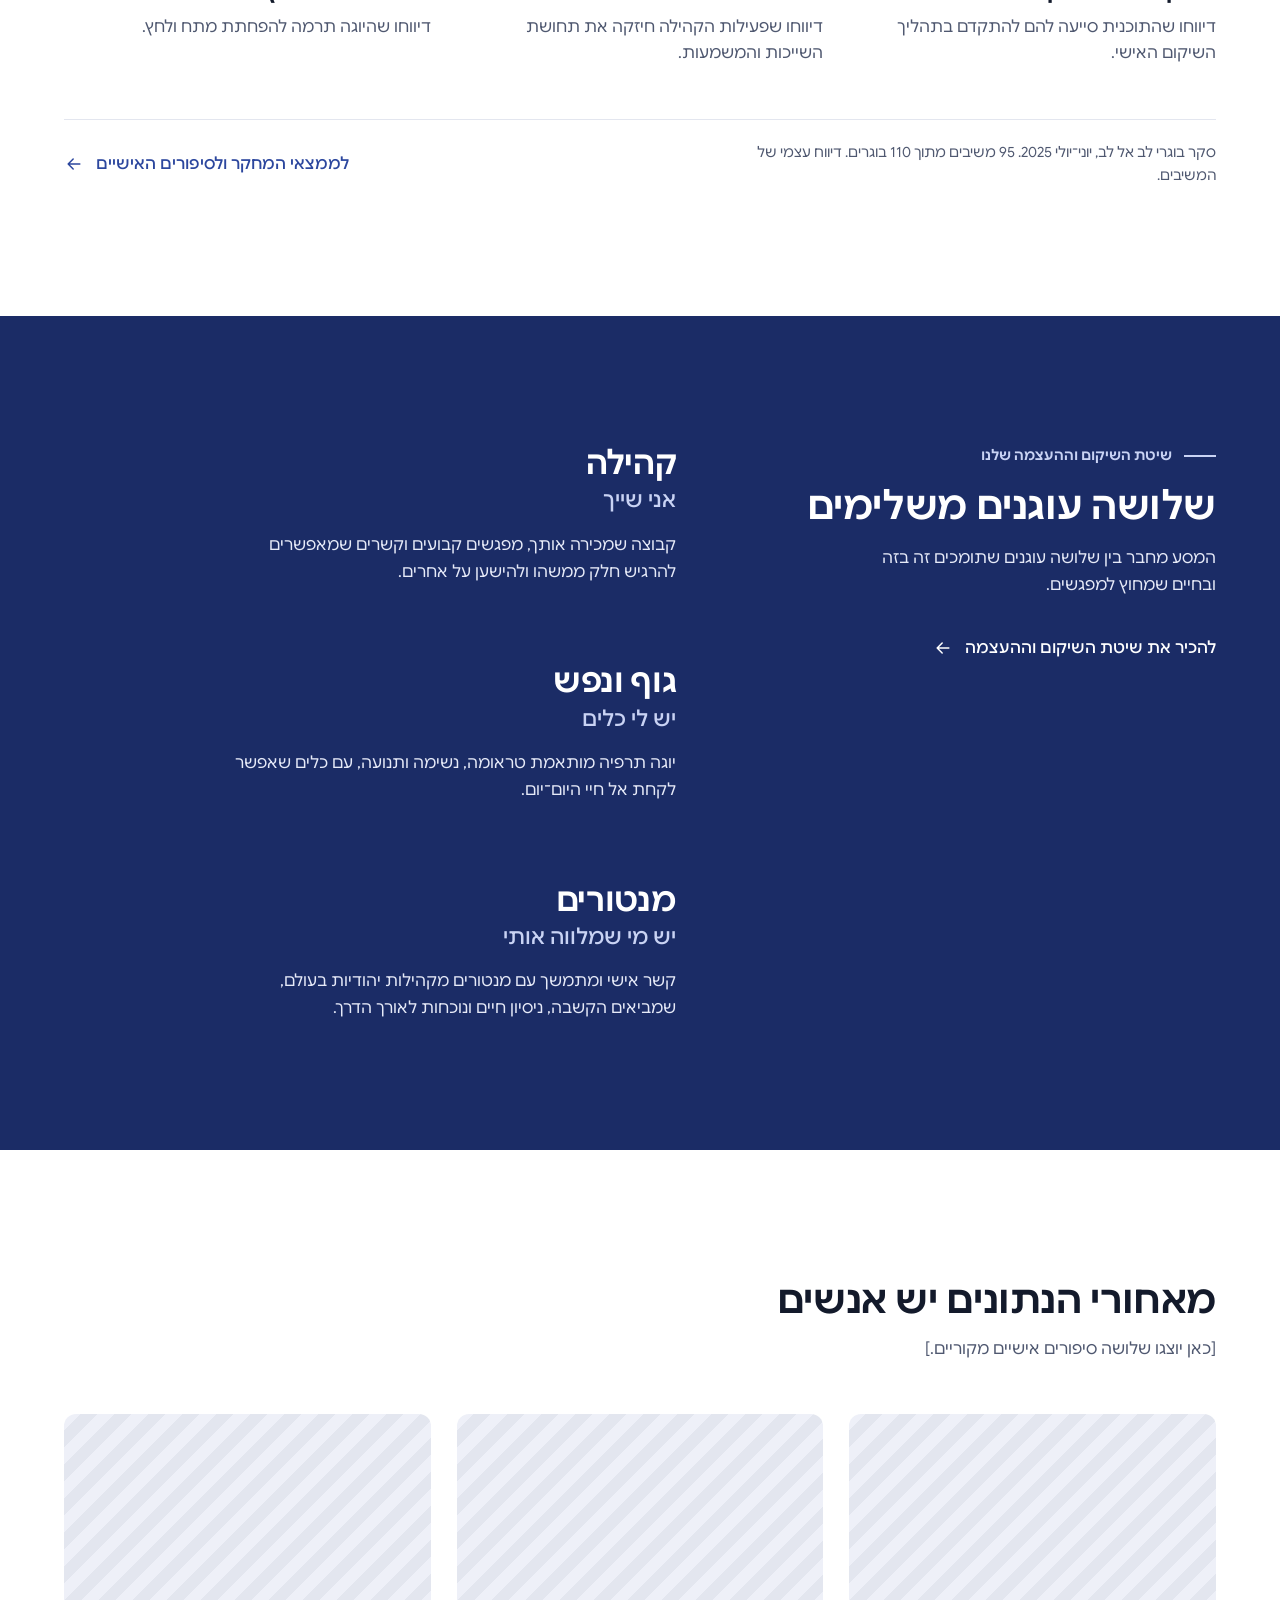
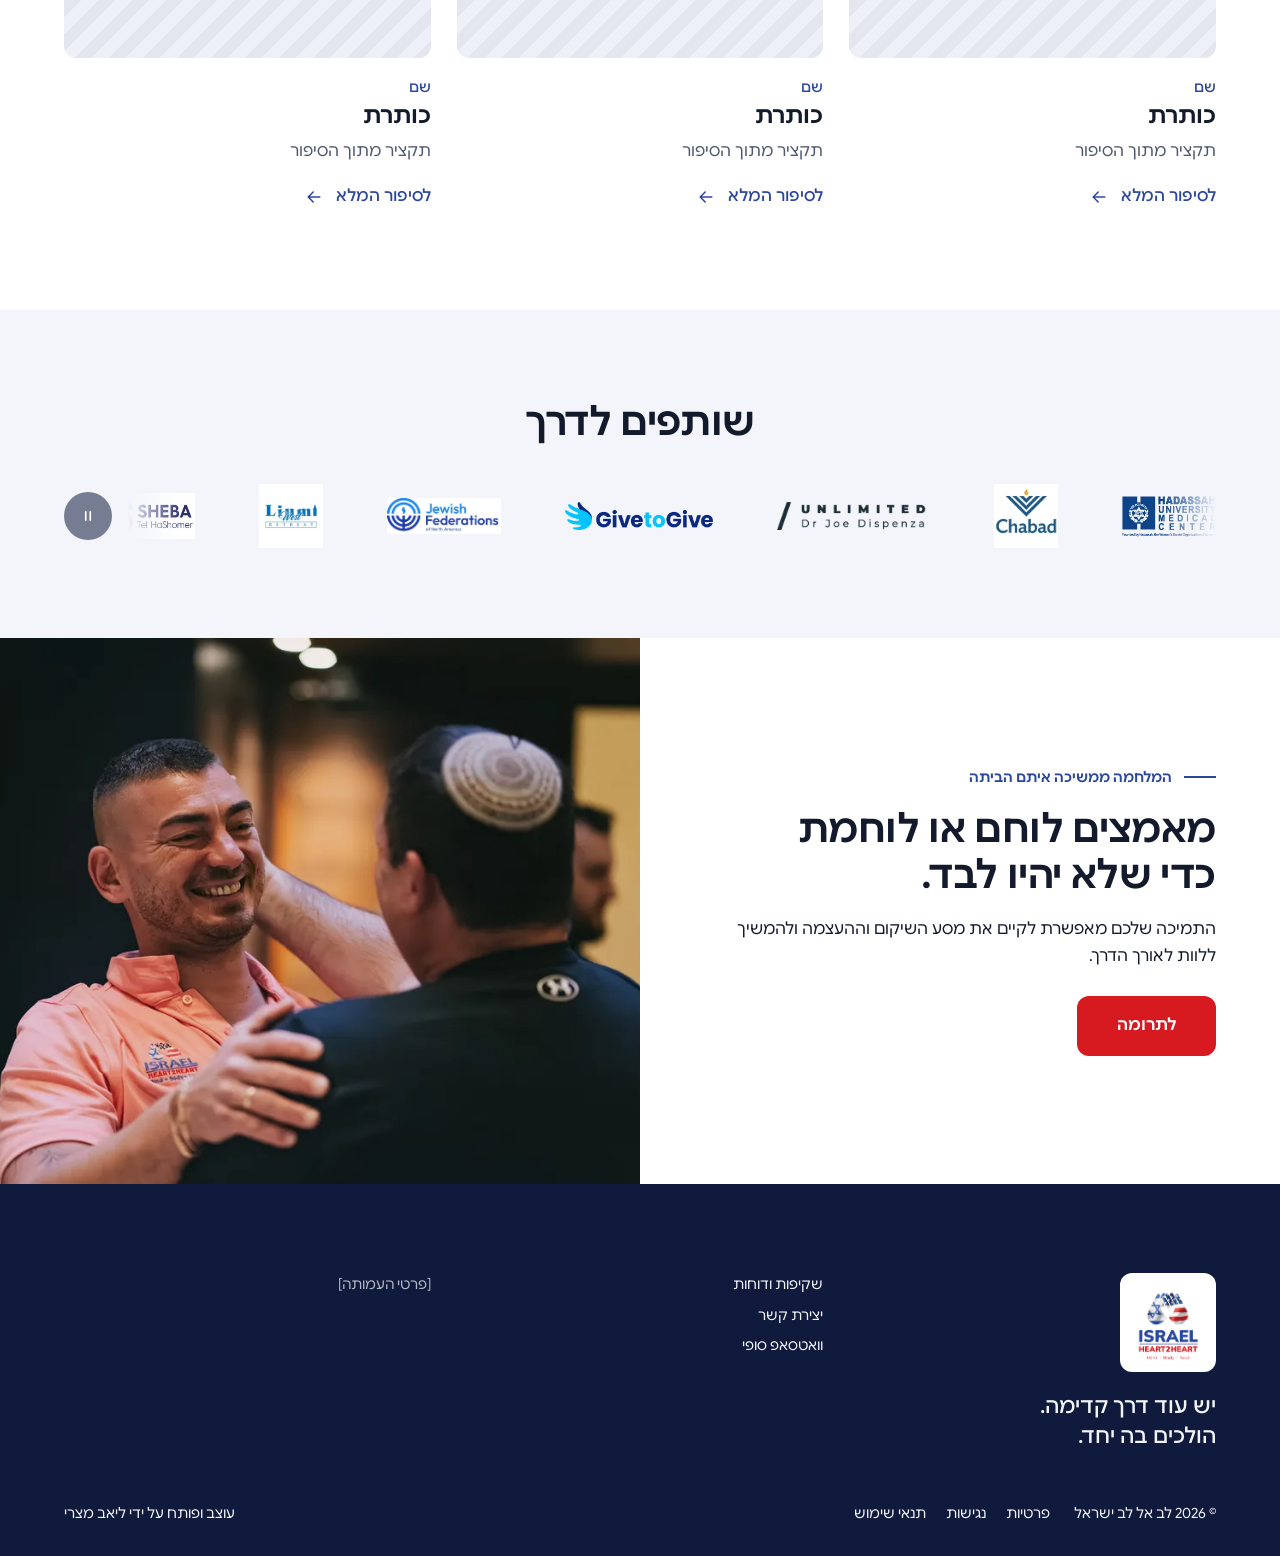
==== commit fe44e764: "sketch update 2026-11-04_1538 Co-Authored-By: Claude Opus 5.5 <noreply@anthropic.com>" ====
--- a/classic/index.html
+++ b/classic/index.html
@@ -6,7 +6,7 @@
 <title>לב אל לב ישראל</title>
 <link rel="preload" as="font" href="../assets/fonts/GoogleSans-Bold.woff2" type="font/woff2" crossorigin>
 <link rel="icon" href="../assets/logo/logo.webp">
-<link rel="stylesheet" href="../assets/shared.css?v=202611041154">
+<link rel="stylesheet" href="../assets/shared.css?v=202611041538">
 <style>
 /* סקיצה 1, קלאסית.
    מהות: הארגון שאפשר לסמוך עליו, עם לוחמים ולוחמות אמיתיים בפריים.
@@ -297,7 +297,7 @@
   <div class="ft-legal"><p>© <span data-year>2026</span> לב אל לב ישראל</p><nav aria-label="מסמכים"><a href="#">פרטיות</a><a href="#">נגישות</a><a href="#">תנאי שימוש</a></nav><p class="ft-credit"><a href="https://liavmatzri.co.il" rel="noopener" target="_blank">עוצב ופותח על ידי ליאב מצרי</a></p></div>
 </footer>
 
-<script src="../assets/shared.js?v=202611041154"></script>
+<script src="../assets/shared.js?v=202611041538"></script>
 <script>
 (function(){
   var root=document.getElementById("hero"),sl=[].slice.call(root.querySelectorAll(".sl")),tabs=[].slice.call(root.querySelectorAll(".tab")),pp=root.querySelector(".hpp"),cur=0;
